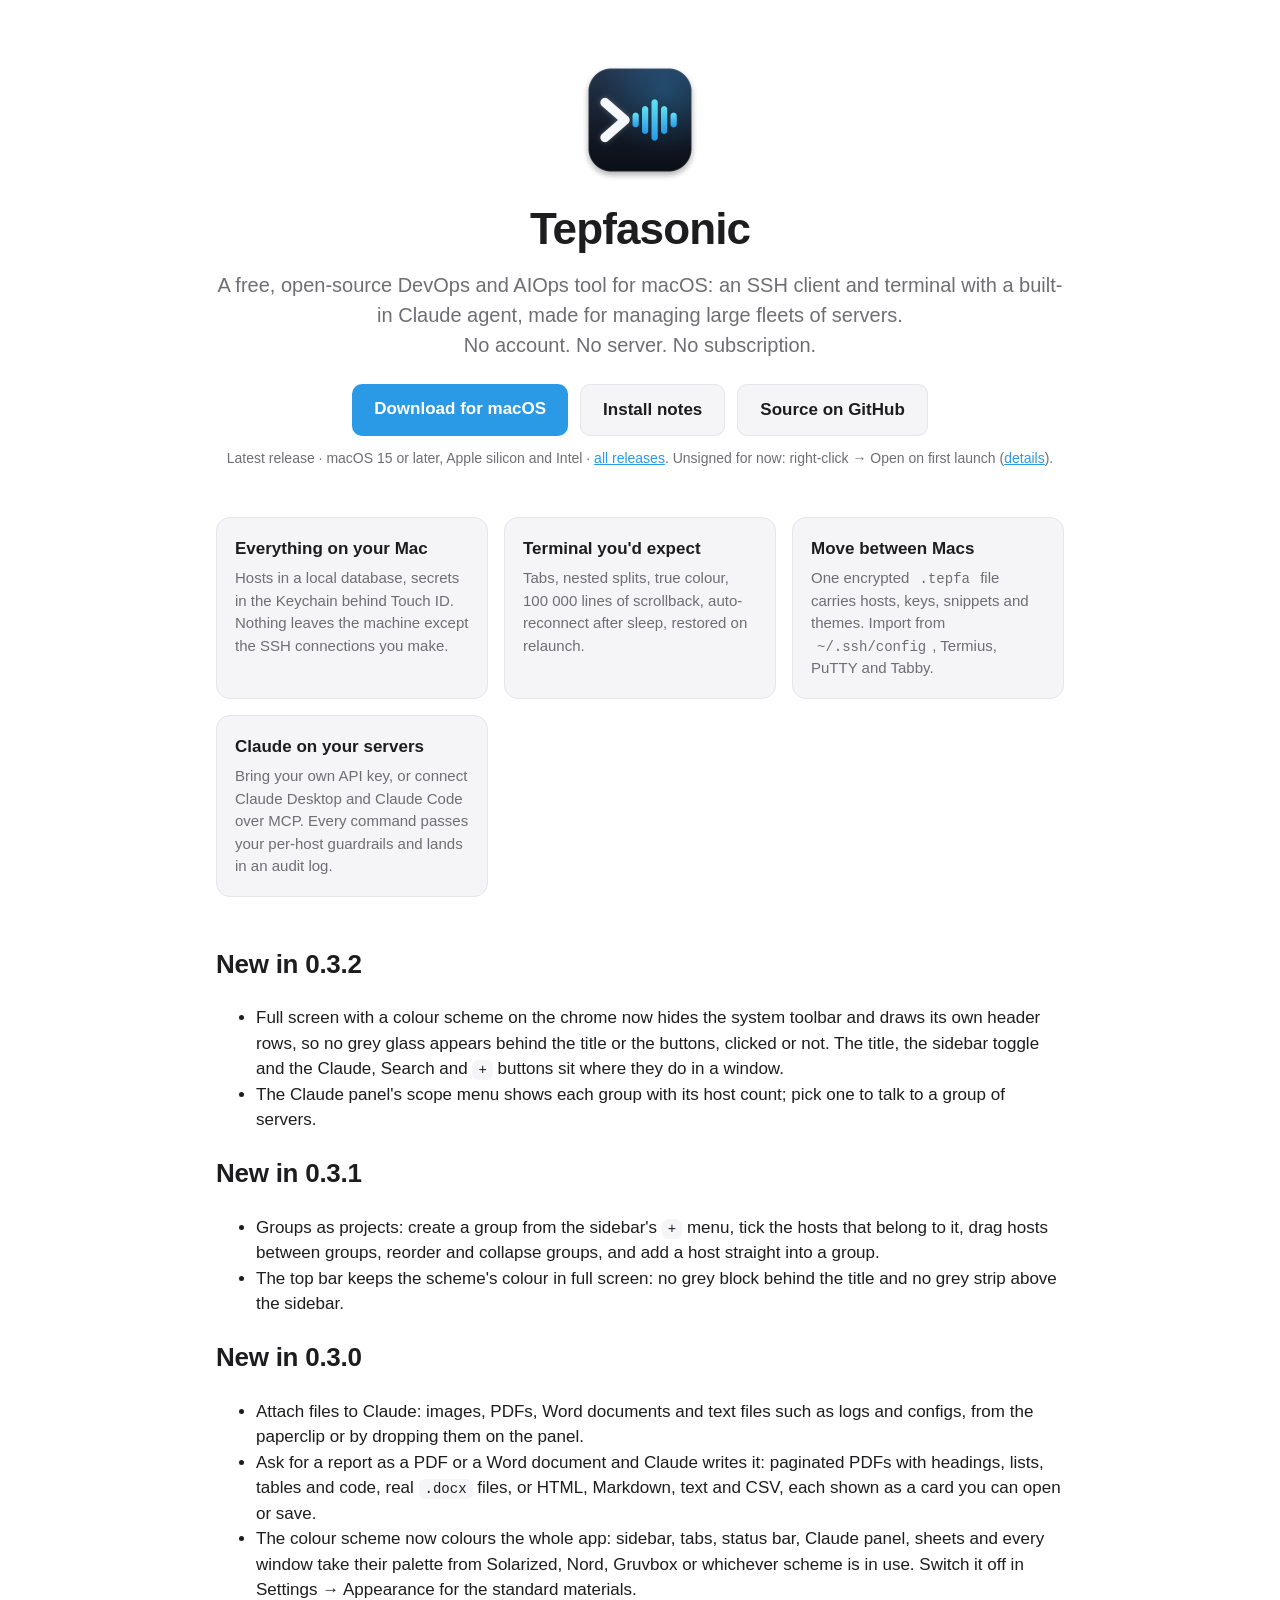
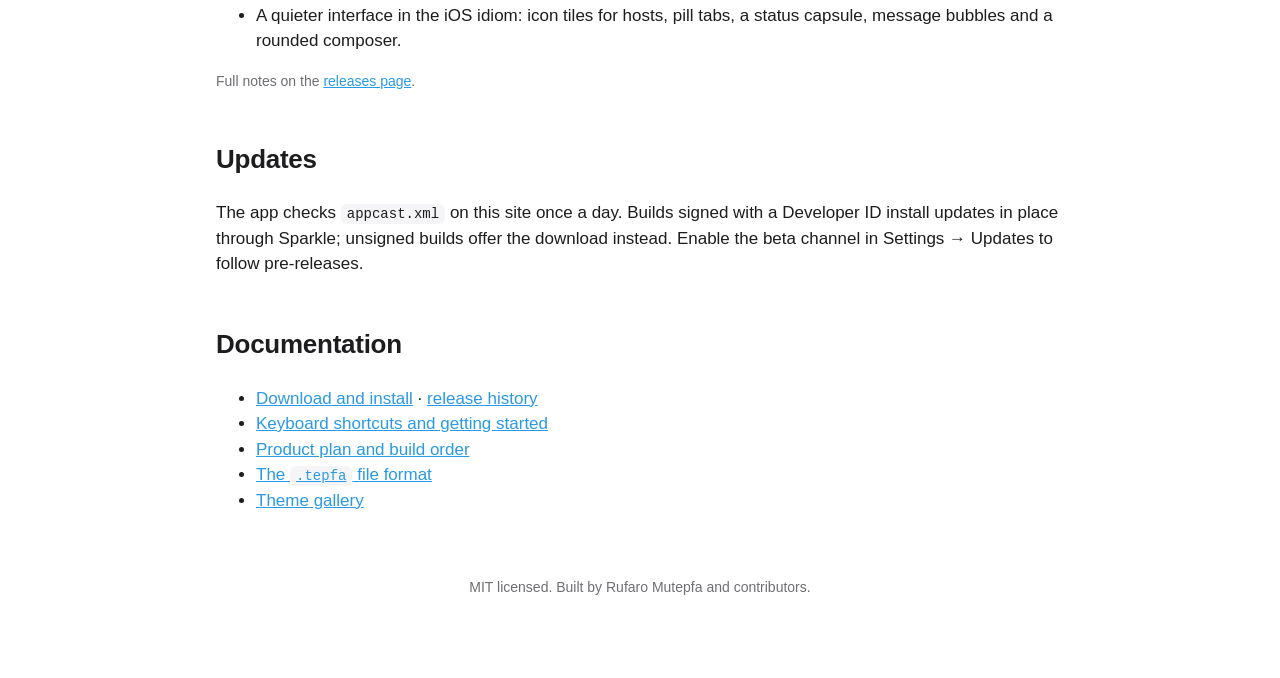
==== index.html @ 587b142c "deploy: 83e87e33c443bc2c8be8d974ce47227e7c744793" ====
<!doctype html>
<html lang="en">
<head>
  <meta charset="utf-8">
  <meta name="viewport" content="width=device-width, initial-scale=1">
  <link rel="icon" type="image/png" href="favicon.png">
  <link rel="apple-touch-icon" href="icon.png">
  <title>Tepfasonic</title>
  <meta name="description" content="A free, open-source DevOps and AIOps tool for macOS: an SSH client and terminal with a built-in Claude agent for managing large fleets of servers. No account, no server, no subscription.">
  <style>
    :root { --bg: #ffffff; --fg: #1d1d1f; --muted: #6e6e73; --accent: #2a99e6; --card: #f5f5f7; --border: #e5e5ea; }
    @media (prefers-color-scheme: dark) { :root { --bg: #111113; --fg: #f5f5f7; --muted: #a1a1a6; --card: #1c1c1e; --border: #2c2c2e; } }
    * { box-sizing: border-box; }
    body { margin: 0; background: var(--bg); color: var(--fg); font: 17px/1.5 -apple-system, BlinkMacSystemFont, "SF Pro Text", Helvetica, Arial, sans-serif; }
    main { max-width: 880px; margin: 0 auto; padding: 56px 16px 80px; }
    header { text-align: center; margin-bottom: 48px; }
    h1 { font-size: 44px; margin: 0 0 8px; letter-spacing: -0.02em; }
    .tagline { color: var(--muted); font-size: 20px; margin: 0 0 24px; }
    .appicon { width: 128px; height: 128px; margin: 0 auto 12px; display: block; }
    .actions { display: flex; gap: 12px; justify-content: center; flex-wrap: wrap; }
    .button { display: inline-block; padding: 12px 22px; border-radius: 10px; text-decoration: none; font-weight: 600; }
    .primary { background: var(--accent); color: #fff; }
    .secondary { background: var(--card); color: var(--fg); border: 1px solid var(--border); }
    .note { color: var(--muted); font-size: 14px; margin-top: 12px; }
    .grid { display: grid; grid-template-columns: repeat(auto-fit, minmax(240px, 1fr)); gap: 16px; }
    .card { background: var(--card); border: 1px solid var(--border); border-radius: 14px; padding: 18px; }
    .card h3 { margin: 0 0 6px; font-size: 17px; }
    .card p { margin: 0; color: var(--muted); font-size: 15px; }
    section { margin-top: 48px; }
    h2 { font-size: 26px; letter-spacing: -0.01em; }
    code { font: 14px ui-monospace, "SF Mono", Menlo, monospace; background: var(--card); padding: 2px 6px; border-radius: 6px; }
    pre { background: var(--card); border: 1px solid var(--border); border-radius: 10px; padding: 14px; overflow-x: auto; }
    footer { margin-top: 64px; color: var(--muted); font-size: 14px; text-align: center; }
    a { color: var(--accent); }
  </style>
</head>
<body>
<main>
  <header>
    <img class="appicon" src="icon.png" width="128" height="128" alt="">
    <h1>Tepfasonic</h1>
    <p class="tagline">A free, open-source DevOps and AIOps tool for macOS: an SSH client and terminal with a built-in Claude agent, made for managing large fleets of servers.<br>No account. No server. No subscription.</p>
    <div class="actions">
      <a class="button primary" data-download-latest href="https://github.com/Edwardrem/Tepfasonic-Client/releases/latest">Download for macOS</a>
      <a class="button secondary" href="download/">Install notes</a>
      <a class="button secondary" href="https://github.com/Edwardrem/Tepfasonic-Client">Source on GitHub</a>
    </div>
    <p class="note"><span data-latest-version>Latest release</span> · macOS 15 or later, Apple silicon and Intel · <a href="releases/">all releases</a>. Unsigned for now: right-click → Open on first launch (<a href="download/">details</a>).</p>
  </header>

  <section class="grid">
    <div class="card"><h3>Everything on your Mac</h3><p>Hosts in a local database, secrets in the Keychain behind Touch ID. Nothing leaves the machine except the SSH connections you make.</p></div>
    <div class="card"><h3>Terminal you'd expect</h3><p>Tabs, nested splits, true colour, 100 000 lines of scrollback, auto-reconnect after sleep, restored on relaunch.</p></div>
    <div class="card"><h3>Move between Macs</h3><p>One encrypted <code>.tepfa</code> file carries hosts, keys, snippets and themes. Import from <code>~/.ssh/config</code>, Termius, PuTTY and Tabby.</p></div>
    <div class="card"><h3>Claude on your servers</h3><p>Bring your own API key, or connect Claude Desktop and Claude Code over MCP. Every command passes your per-host guardrails and lands in an audit log.</p></div>
  </section>

  <section>
    <h2>New in 0.3.2</h2>
    <ul>
      <li>Full screen with a colour scheme on the chrome now hides the system toolbar and draws its own header rows, so no grey glass appears behind the title or the buttons, clicked or not. The title, the sidebar toggle and the Claude, Search and <code>+</code> buttons sit where they do in a window.</li>
      <li>The Claude panel's scope menu shows each group with its host count; pick one to talk to a group of servers.</li>
    </ul>
    <h2>New in 0.3.1</h2>
    <ul>
      <li>Groups as projects: create a group from the sidebar's <code>+</code> menu, tick the hosts that belong to it, drag hosts between groups, reorder and collapse groups, and add a host straight into a group.</li>
      <li>The top bar keeps the scheme's colour in full screen: no grey block behind the title and no grey strip above the sidebar.</li>
    </ul>
    <h2>New in 0.3.0</h2>
    <ul>
      <li>Attach files to Claude: images, PDFs, Word documents and text files such as logs and configs, from the paperclip or by dropping them on the panel.</li>
      <li>Ask for a report as a PDF or a Word document and Claude writes it: paginated PDFs with headings, lists, tables and code, real <code>.docx</code> files, or HTML, Markdown, text and CSV, each shown as a card you can open or save.</li>
      <li>The colour scheme now colours the whole app: sidebar, tabs, status bar, Claude panel, sheets and every window take their palette from Solarized, Nord, Gruvbox or whichever scheme is in use. Switch it off in Settings → Appearance for the standard materials.</li>
      <li>A quieter interface in the iOS idiom: icon tiles for hosts, pill tabs, a status capsule, message bubbles and a rounded composer.</li>
    </ul>
    <p class="note">Full notes on the <a href="releases/">releases page</a>.</p>
  </section>

  <section>
    <h2>Updates</h2>
    <p>The app checks <code>appcast.xml</code> on this site once a day. Builds signed with a Developer ID install updates in place through Sparkle; unsigned builds offer the download instead. Enable the beta channel in Settings → Updates to follow pre-releases.</p>
  </section>

  <section>
    <h2>Documentation</h2>
    <ul>
      <li><a href="download/">Download and install</a> · <a href="releases/">release history</a></li>
      <li><a href="docs/">Keyboard shortcuts and getting started</a></li>
      <li><a href="docs/PLAN.md">Product plan and build order</a></li>
      <li><a href="schema/">The <code>.tepfa</code> file format</a></li>
      <li><a href="themes/">Theme gallery</a></li>
    </ul>
  </section>

  <footer>MIT licensed. Built by Rufaro Mutepfa and contributors.</footer>
</main>
<script src="site.js"></script>
</body>
</html>
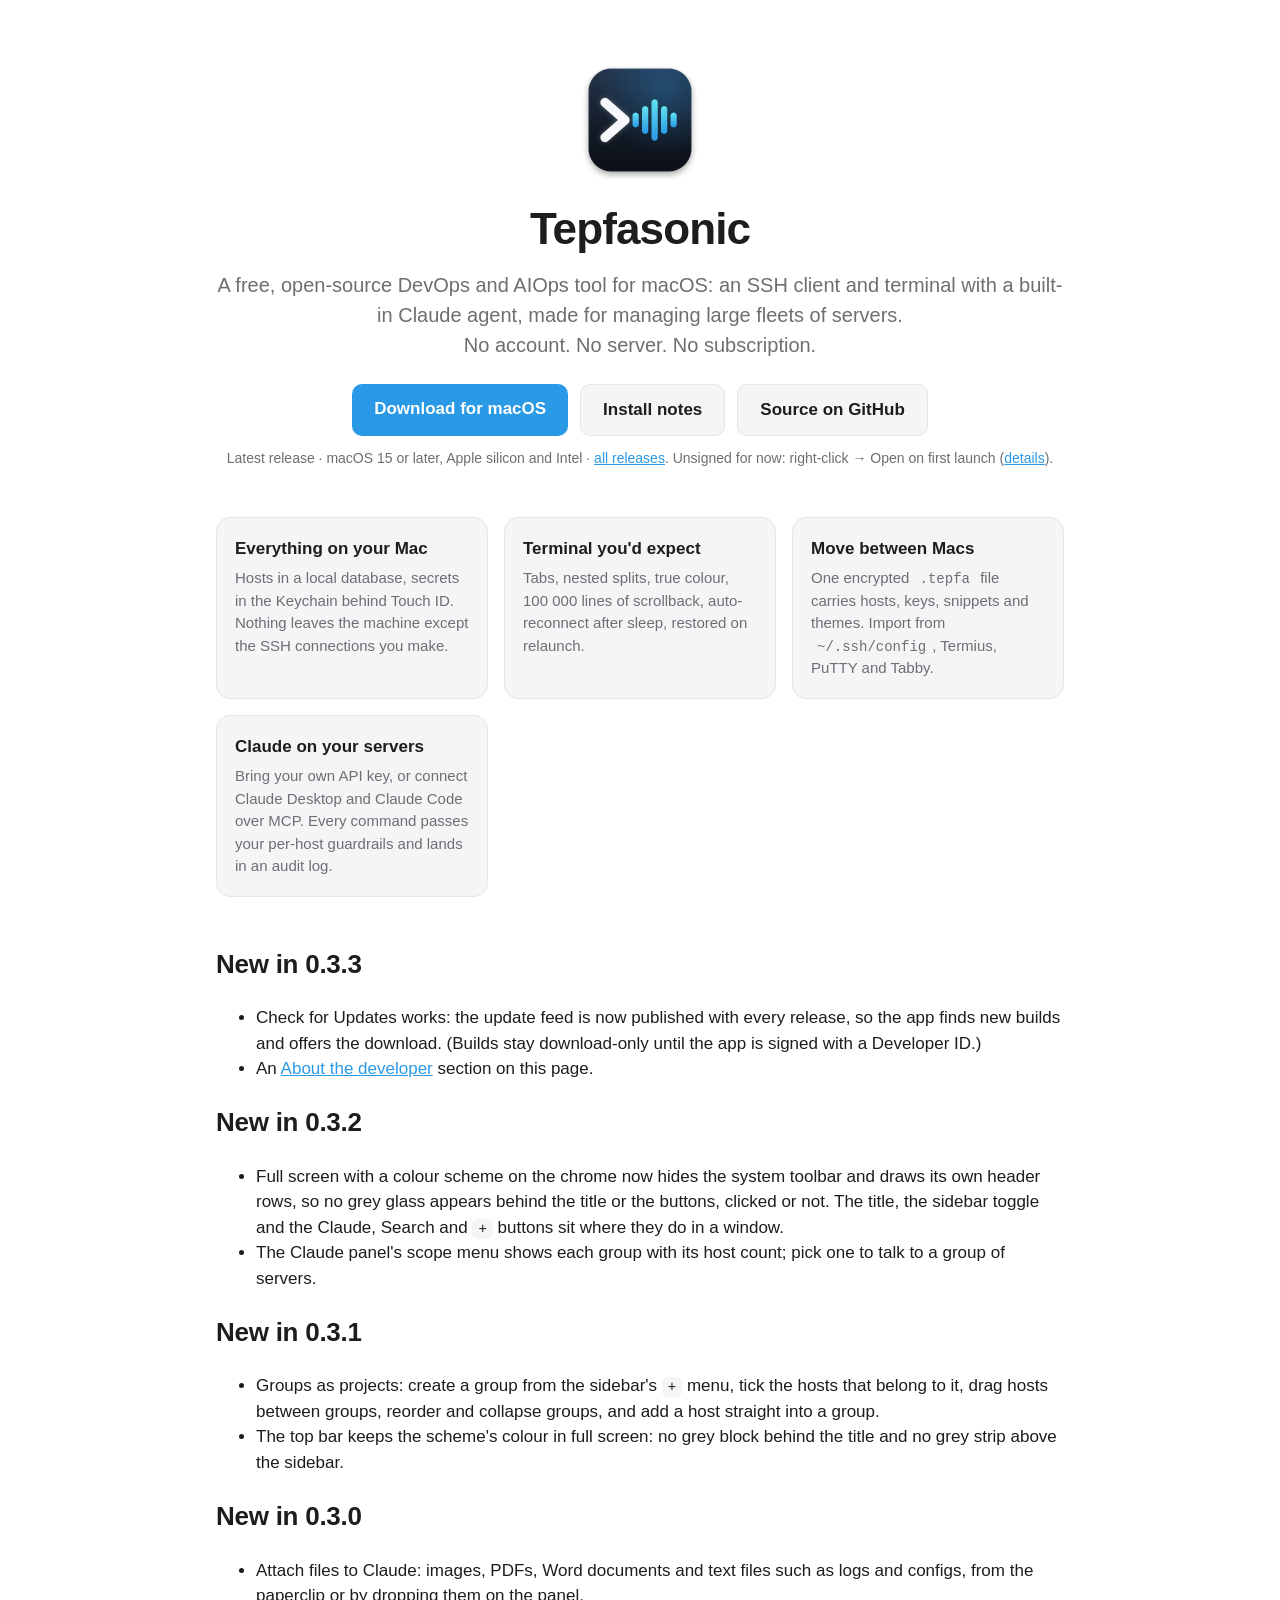
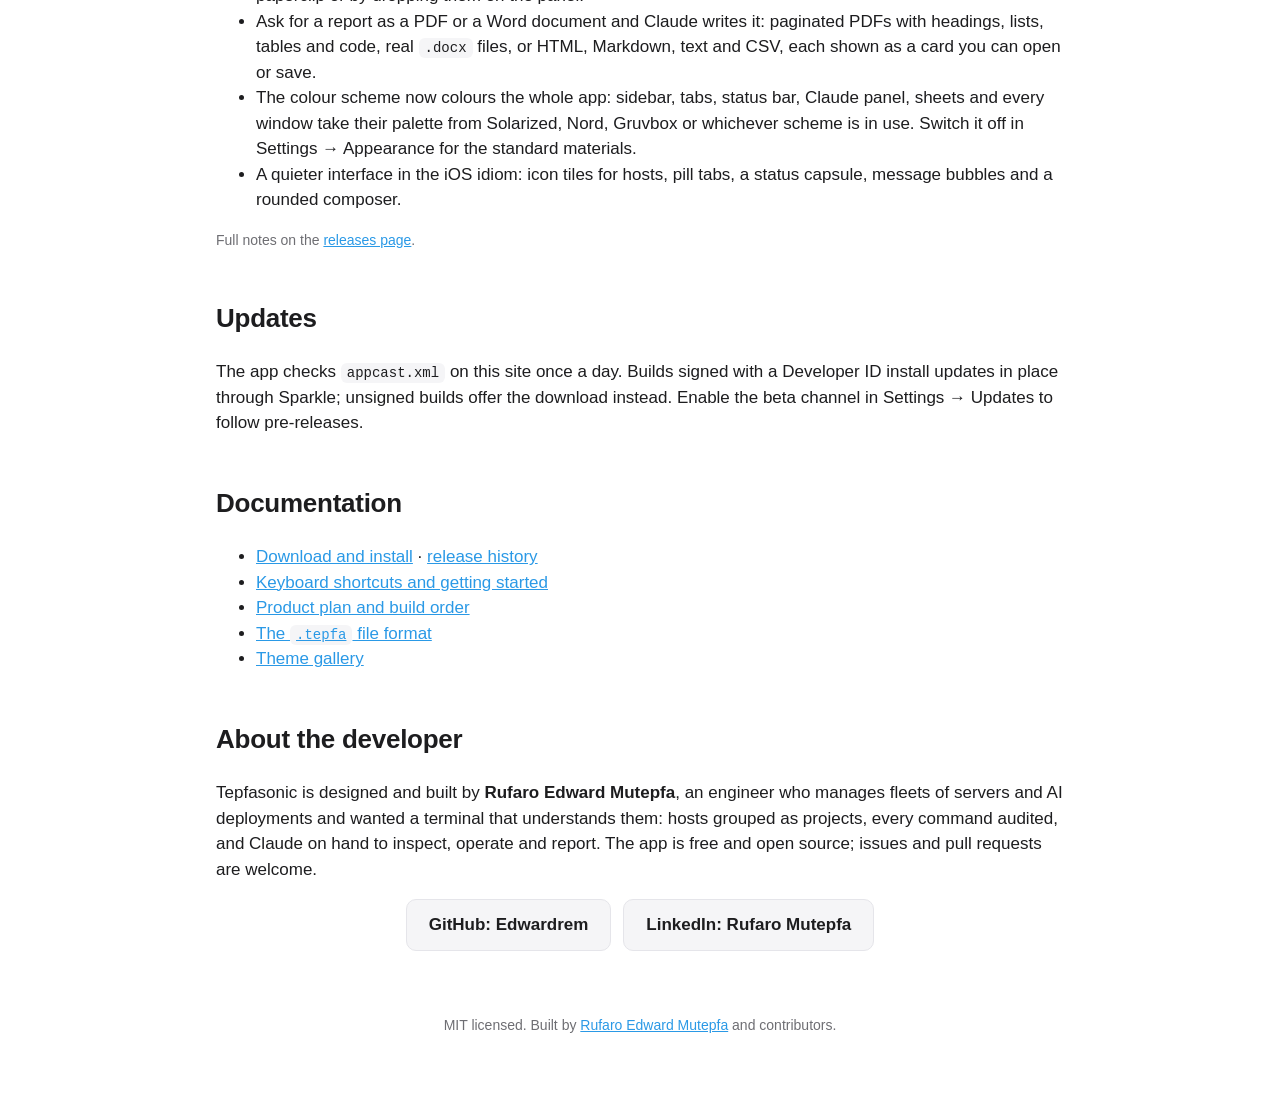
==== commit c587b9ce: "deploy: bfb60b045208186d97f6ce3443235d04445aa066" ====
--- a/index.html
+++ b/index.html
@@ -56,6 +56,11 @@
   </section>
 
   <section>
+    <h2>New in 0.3.3</h2>
+    <ul>
+      <li>Check for Updates works: the update feed is now published with every release, so the app finds new builds and offers the download. (Builds stay download-only until the app is signed with a Developer ID.)</li>
+      <li>An <a href="#developer">About the developer</a> section on this page.</li>
+    </ul>
     <h2>New in 0.3.2</h2>
     <ul>
       <li>Full screen with a colour scheme on the chrome now hides the system toolbar and draws its own header rows, so no grey glass appears behind the title or the buttons, clicked or not. The title, the sidebar toggle and the Claude, Search and <code>+</code> buttons sit where they do in a window.</li>
@@ -92,7 +97,13 @@
     </ul>
   </section>
 
-  <footer>MIT licensed. Built by Rufaro Mutepfa and contributors.</footer>
+  <section id="developer">
+    <h2>About the developer</h2>
+    <p>Tepfasonic is designed and built by <strong>Rufaro Edward Mutepfa</strong>, an engineer who manages fleets of servers and AI deployments and wanted a terminal that understands them: hosts grouped as projects, every command audited, and Claude on hand to inspect, operate and report. The app is free and open source; issues and pull requests are welcome.</p>
+    <p class="actions"><a class="button secondary" href="https://github.com/Edwardrem">GitHub: Edwardrem</a> <a class="button secondary" href="https://www.linkedin.com/in/rufaro-mutepfa-0a64b810a/">LinkedIn: Rufaro Mutepfa</a></p>
+  </section>
+
+  <footer>MIT licensed. Built by <a href="#developer">Rufaro Edward Mutepfa</a> and contributors.</footer>
 </main>
 <script src="site.js"></script>
 </body>
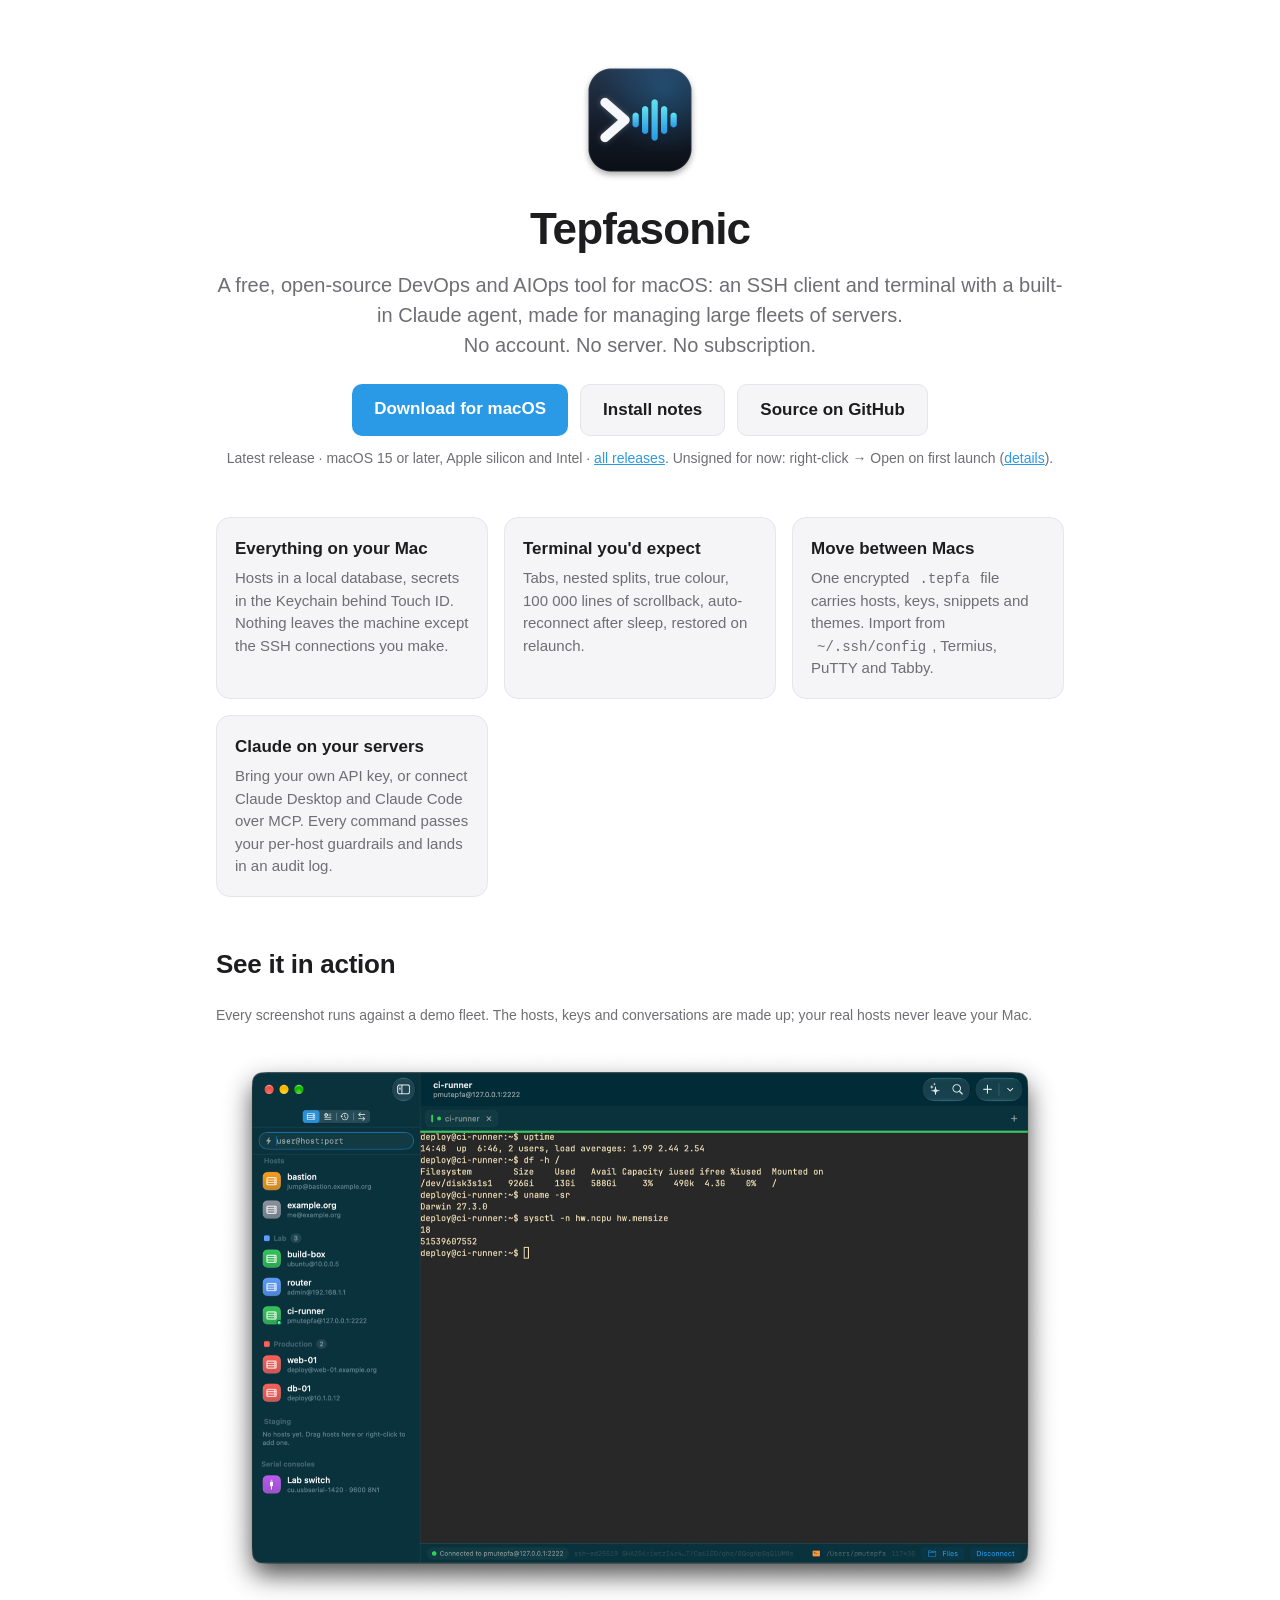
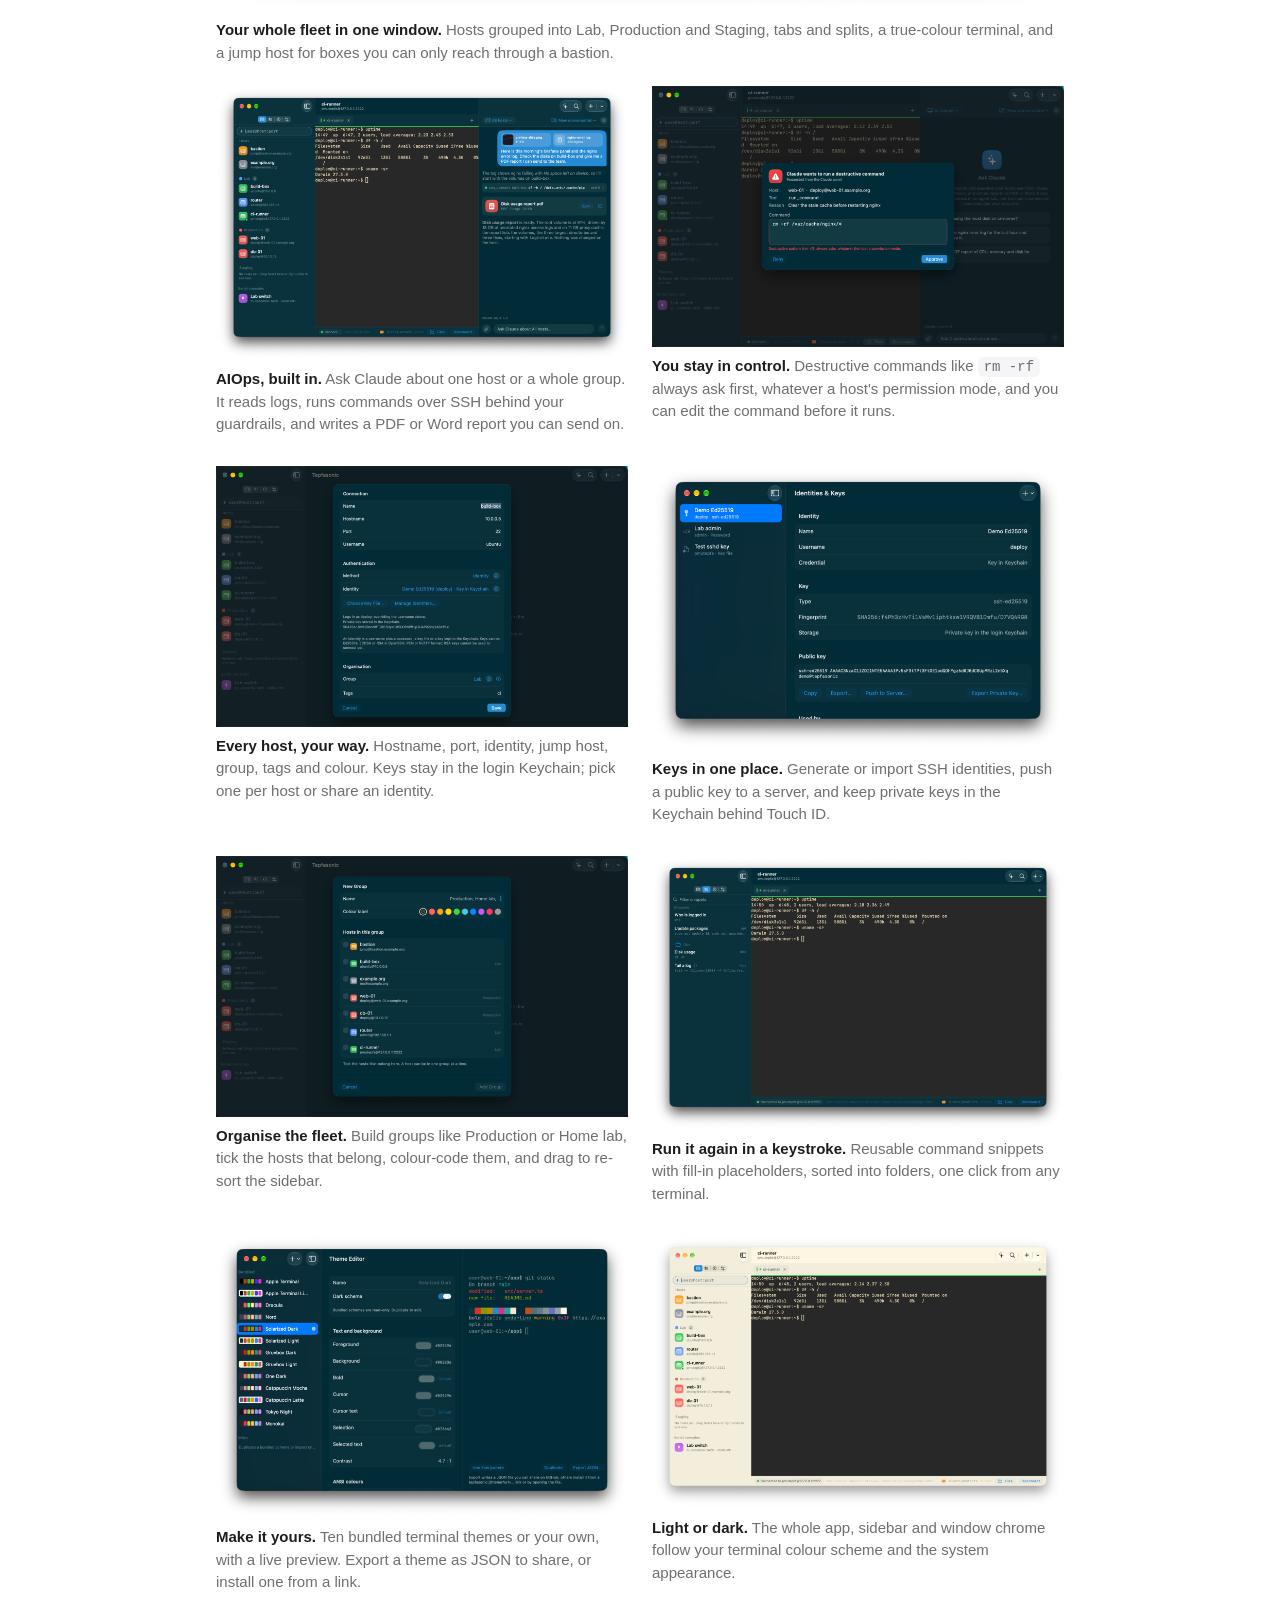
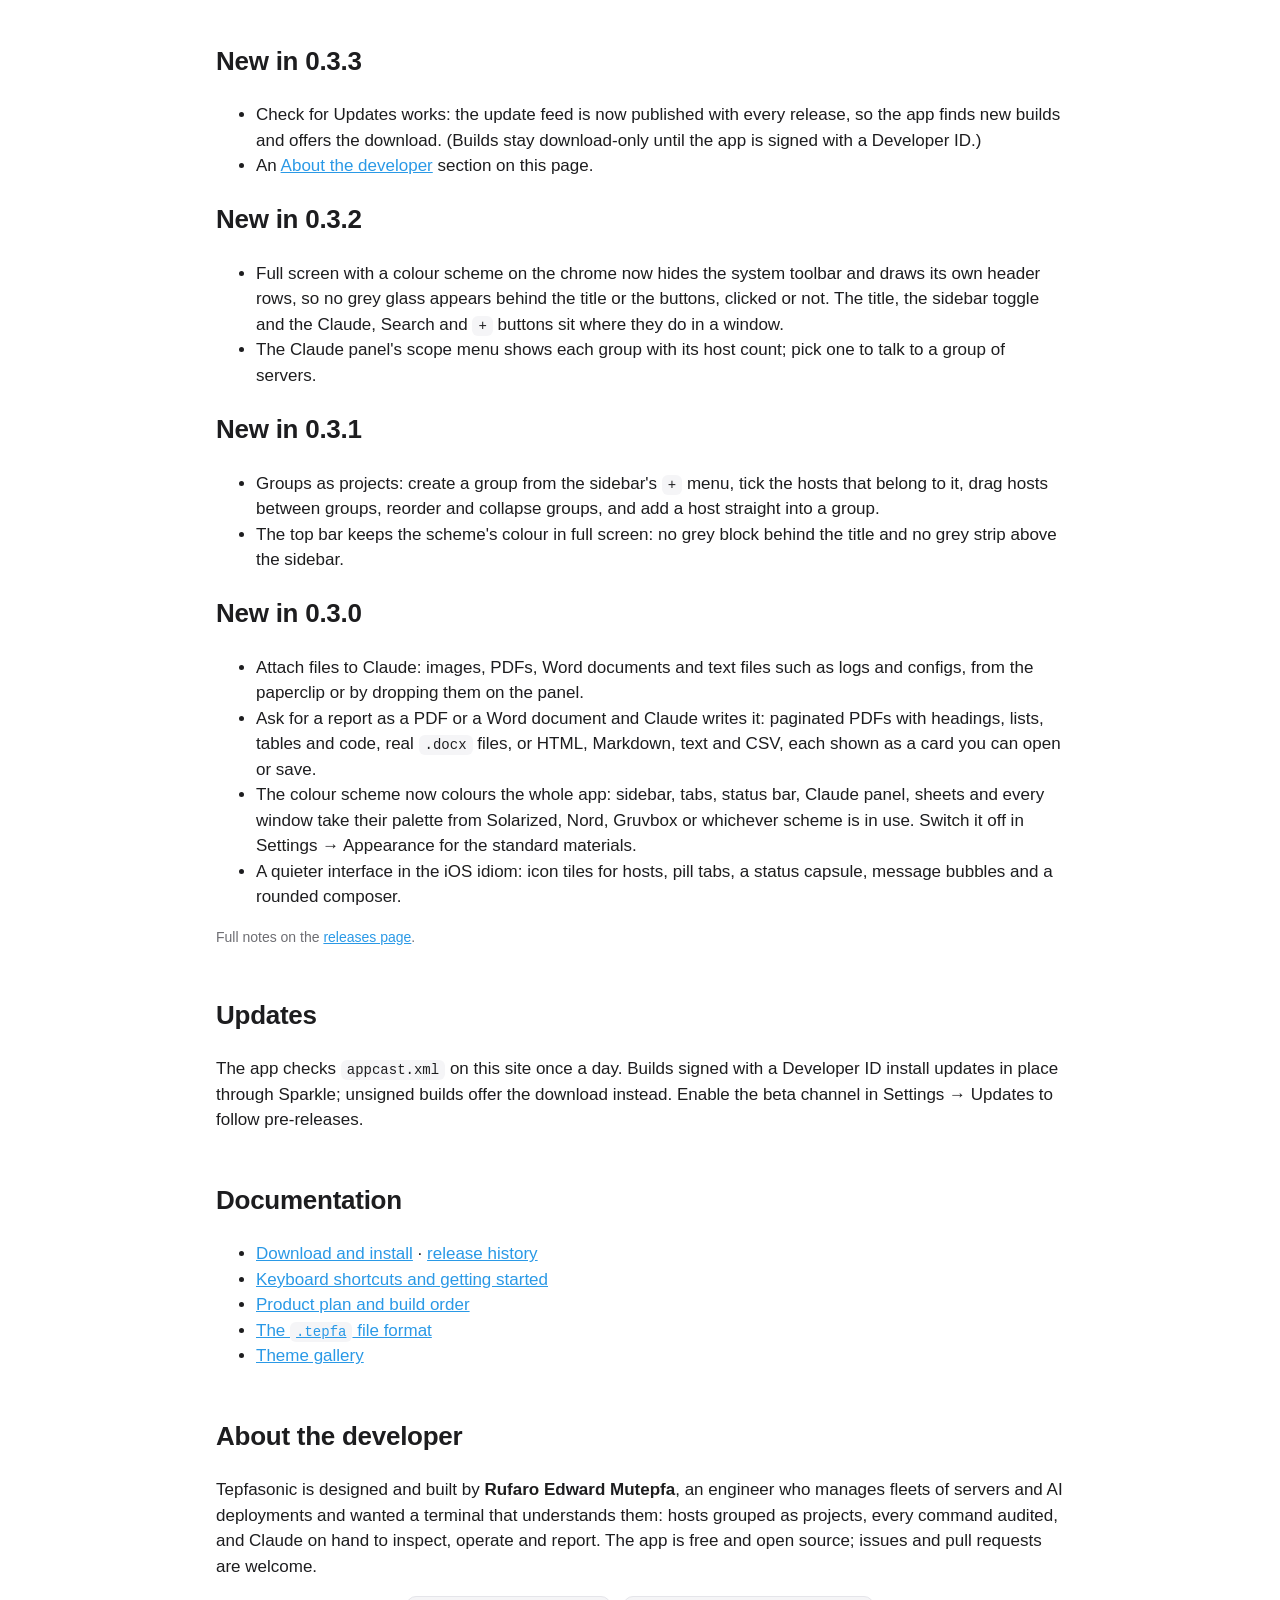
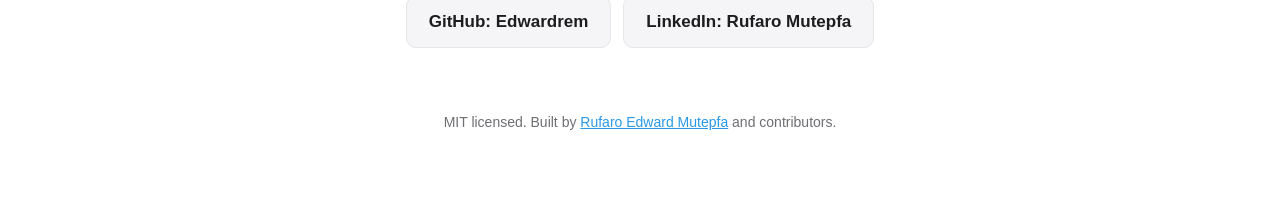
==== commit d85fdfd8: "deploy: ace544fe5afb890ea82cee5983c0fe2c521ef6e9" ====
--- a/index.html
+++ b/index.html
@@ -26,6 +26,12 @@
     .card { background: var(--card); border: 1px solid var(--border); border-radius: 14px; padding: 18px; }
     .card h3 { margin: 0 0 6px; font-size: 17px; }
     .card p { margin: 0; color: var(--muted); font-size: 15px; }
+    .shots { display: grid; grid-template-columns: repeat(auto-fit, minmax(300px, 1fr)); gap: 30px 24px; margin-top: 22px; }
+    .shots.lead { grid-template-columns: 1fr; }
+    .shots figure { margin: 0; }
+    .shots img { width: 100%; height: auto; display: block; }
+    .shots figcaption { color: var(--muted); font-size: 15px; margin-top: 8px; }
+    .shots figcaption b { color: var(--fg); font-weight: 600; }
     section { margin-top: 48px; }
     h2 { font-size: 26px; letter-spacing: -0.01em; }
     code { font: 14px ui-monospace, "SF Mono", Menlo, monospace; background: var(--card); padding: 2px 6px; border-radius: 6px; }
@@ -53,6 +59,51 @@
     <div class="card"><h3>Terminal you'd expect</h3><p>Tabs, nested splits, true colour, 100 000 lines of scrollback, auto-reconnect after sleep, restored on relaunch.</p></div>
     <div class="card"><h3>Move between Macs</h3><p>One encrypted <code>.tepfa</code> file carries hosts, keys, snippets and themes. Import from <code>~/.ssh/config</code>, Termius, PuTTY and Tabby.</p></div>
     <div class="card"><h3>Claude on your servers</h3><p>Bring your own API key, or connect Claude Desktop and Claude Code over MCP. Every command passes your per-host guardrails and lands in an audit log.</p></div>
+  </section>
+
+  <section id="screenshots">
+    <h2>See it in action</h2>
+    <p class="note">Every screenshot runs against a demo fleet. The hosts, keys and conversations are made up; your real hosts never leave your Mac.</p>
+    <div class="shots lead">
+      <figure>
+        <img src="screenshots/fleet-terminal.png" width="1600" height="1063" alt="Tepfasonic terminal connected to a demo host, with a grouped host sidebar on the left" loading="lazy">
+        <figcaption><b>Your whole fleet in one window.</b> Hosts grouped into Lab, Production and Staging, tabs and splits, a true-colour terminal, and a jump host for boxes you can only reach through a bastion.</figcaption>
+      </figure>
+    </div>
+    <div class="shots">
+      <figure>
+        <img src="screenshots/claude-panel.png" width="1600" height="1063" alt="The Claude panel summarising disk usage and producing a PDF report" loading="lazy">
+        <figcaption><b>AIOps, built in.</b> Ask Claude about one host or a whole group. It reads logs, runs commands over SSH behind your guardrails, and writes a PDF or Word report you can send on.</figcaption>
+      </figure>
+      <figure>
+        <img src="screenshots/command-approval.png" width="1600" height="1013" alt="An approval sheet asking before running rm -rf on a host" loading="lazy">
+        <figcaption><b>You stay in control.</b> Destructive commands like <code>rm -rf</code> always ask first, whatever a host's permission mode, and you can edit the command before it runs.</figcaption>
+      </figure>
+      <figure>
+        <img src="screenshots/host-editor.png" width="1600" height="1013" alt="The host editor showing connection, authentication and grouping fields" loading="lazy">
+        <figcaption><b>Every host, your way.</b> Hostname, port, identity, jump host, group, tags and colour. Keys stay in the login Keychain; pick one per host or share an identity.</figcaption>
+      </figure>
+      <figure>
+        <img src="screenshots/identities.png" width="1600" height="1106" alt="The Identities and Keys window listing SSH identities" loading="lazy">
+        <figcaption><b>Keys in one place.</b> Generate or import SSH identities, push a public key to a server, and keep private keys in the Keychain behind Touch ID.</figcaption>
+      </figure>
+      <figure>
+        <img src="screenshots/groups.png" width="1600" height="1013" alt="The New Group sheet with a checklist of hosts to include" loading="lazy">
+        <figcaption><b>Organise the fleet.</b> Build groups like Production or Home lab, tick the hosts that belong, colour-code them, and drag to re-sort the sidebar.</figcaption>
+      </figure>
+      <figure>
+        <img src="screenshots/snippets.png" width="1600" height="1063" alt="The snippets sidebar with reusable commands and placeholders" loading="lazy">
+        <figcaption><b>Run it again in a keystroke.</b> Reusable command snippets with fill-in placeholders, sorted into folders, one click from any terminal.</figcaption>
+      </figure>
+      <figure>
+        <img src="screenshots/theme-editor.png" width="1600" height="1099" alt="The Theme Editor with bundled schemes and a live terminal preview" loading="lazy">
+        <figcaption><b>Make it yours.</b> Ten bundled terminal themes or your own, with a live preview. Export a theme as JSON to share, or install one from a link.</figcaption>
+      </figure>
+      <figure>
+        <img src="screenshots/light-mode.png" width="1600" height="1063" alt="Tepfasonic in light appearance" loading="lazy">
+        <figcaption><b>Light or dark.</b> The whole app, sidebar and window chrome follow your terminal colour scheme and the system appearance.</figcaption>
+      </figure>
+    </div>
   </section>
 
   <section>
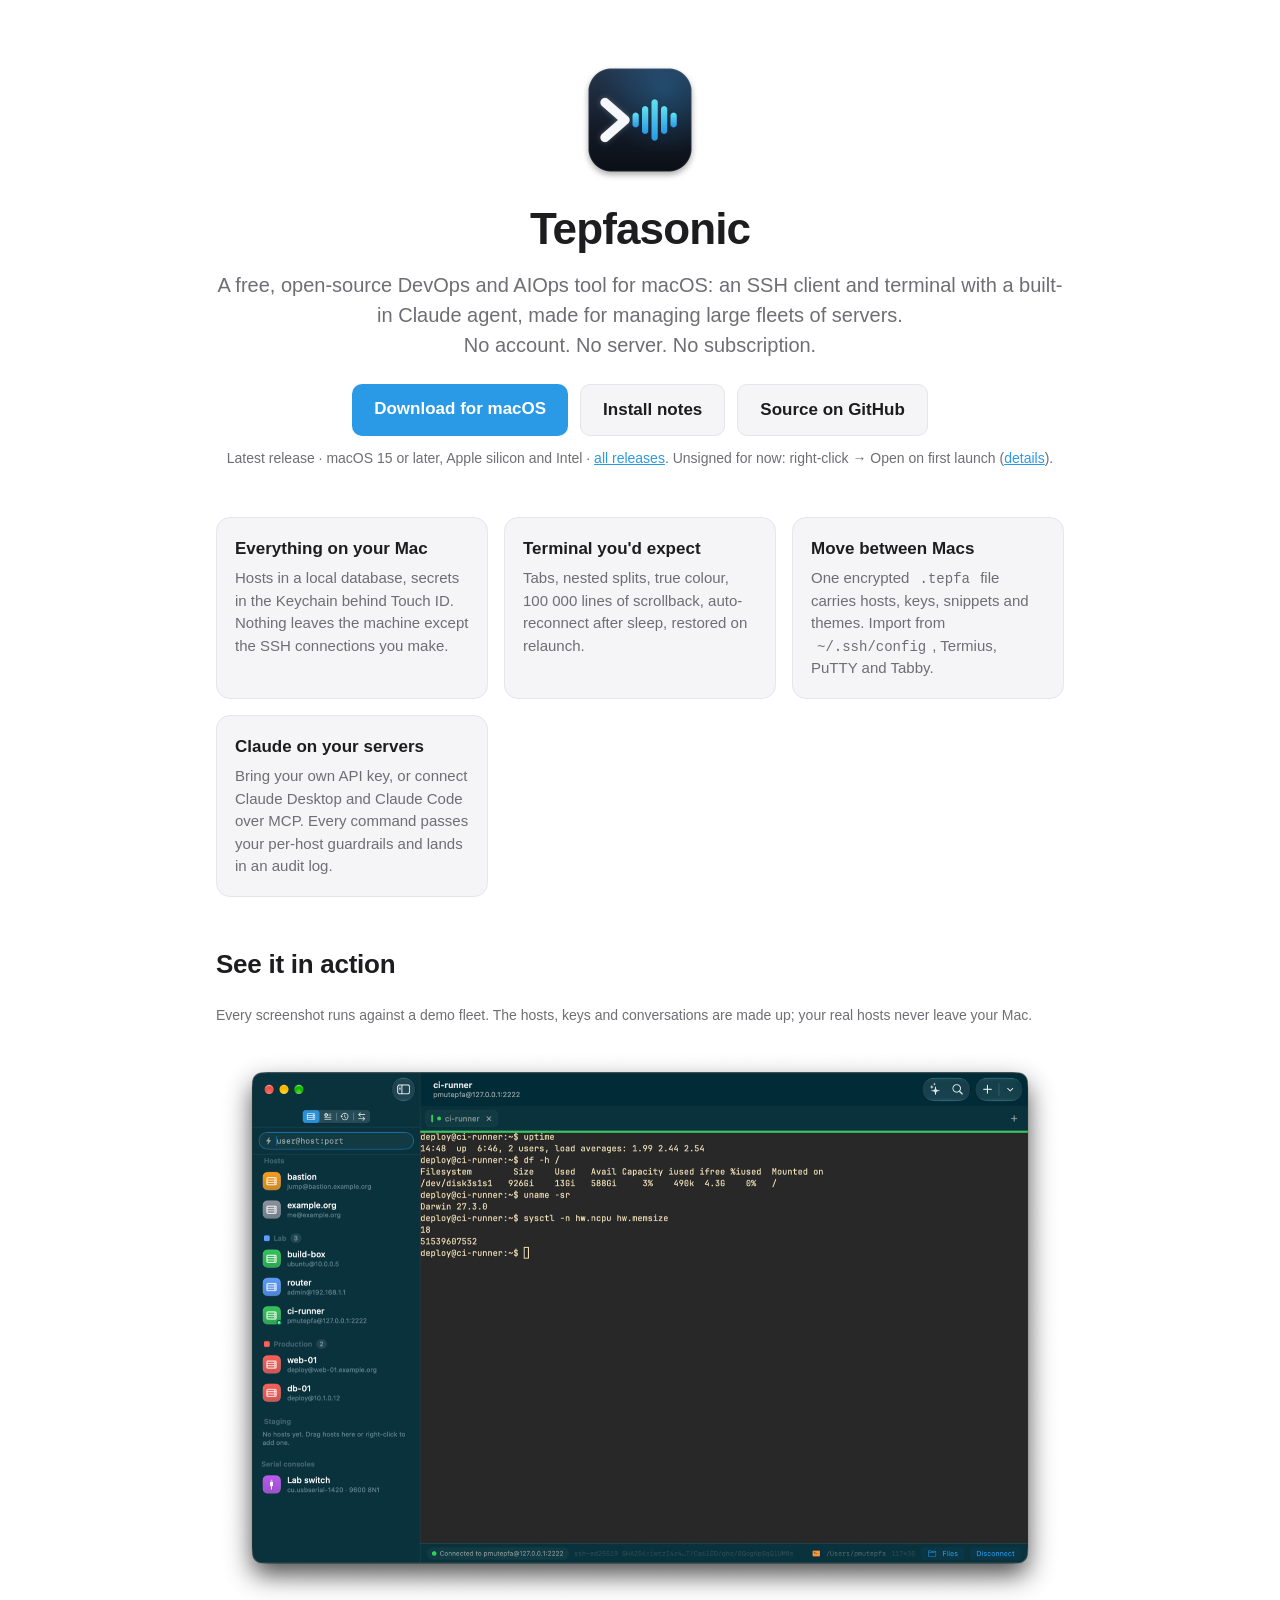
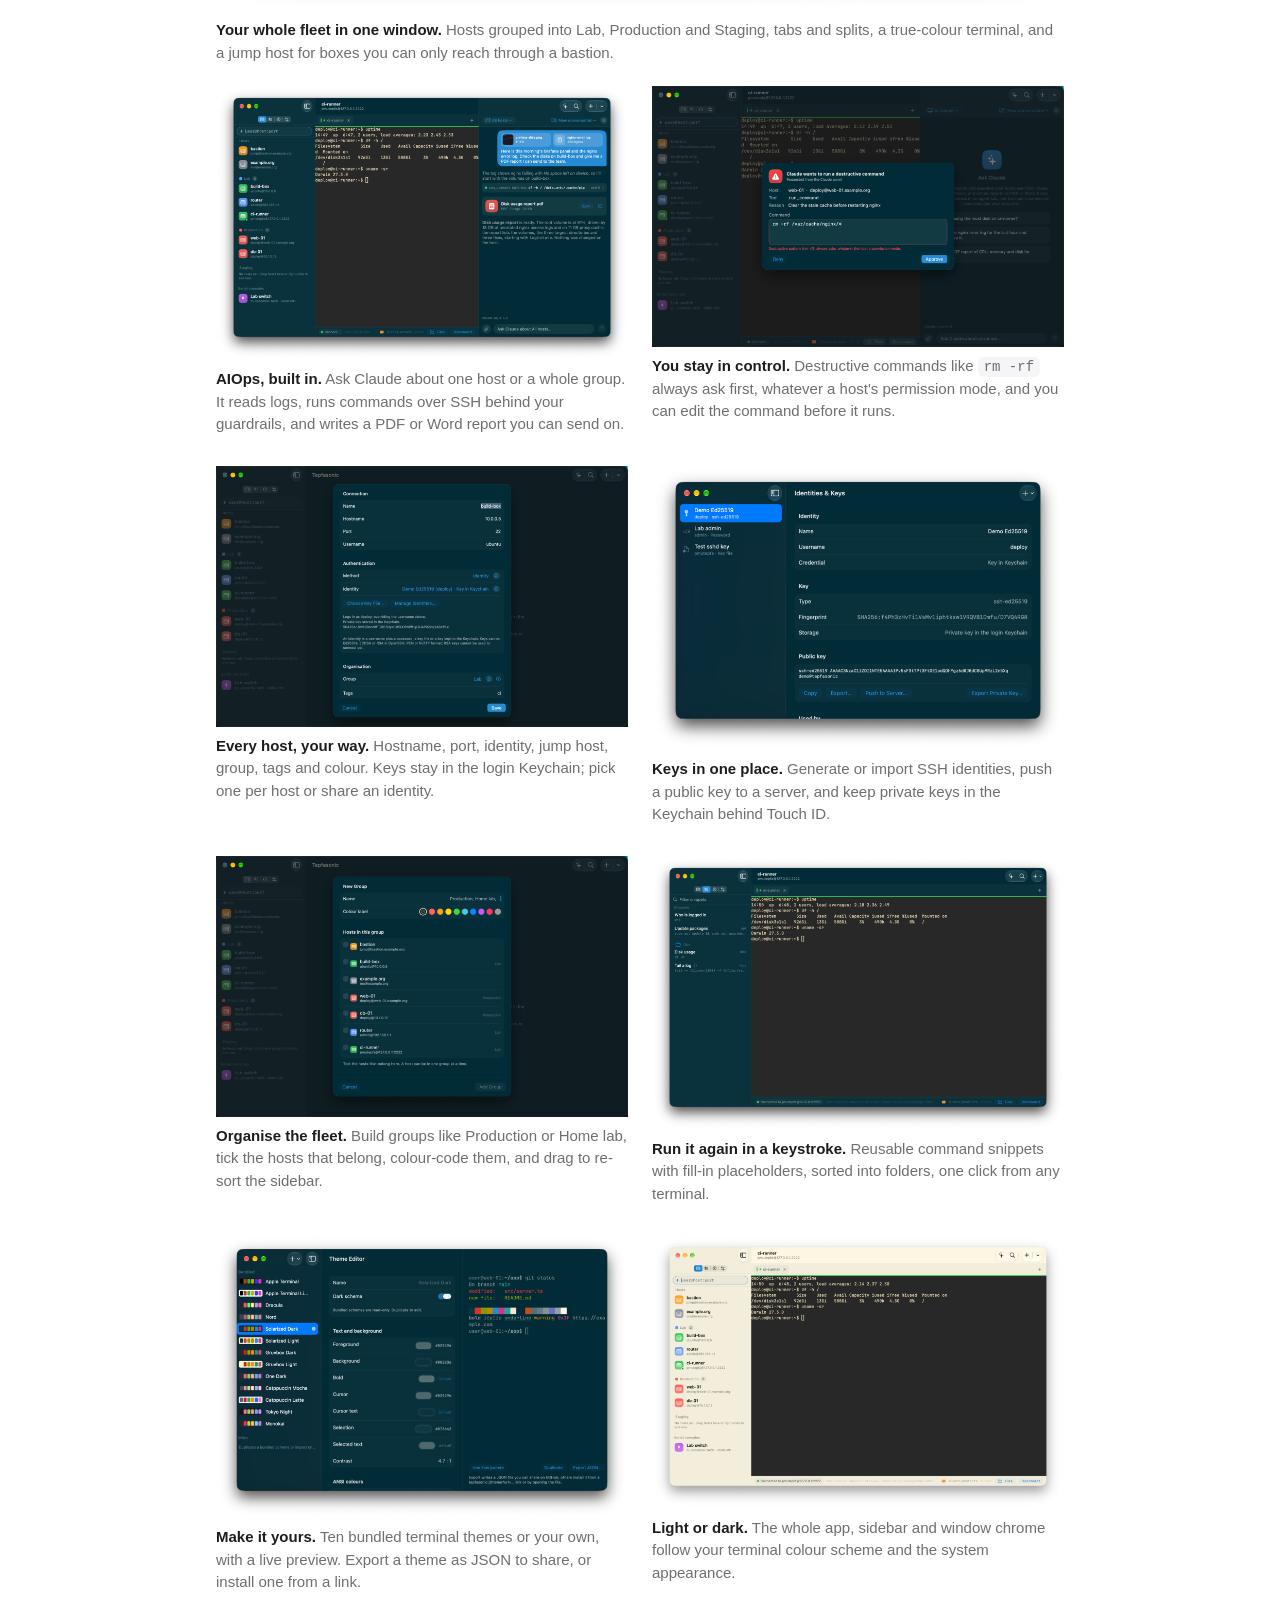
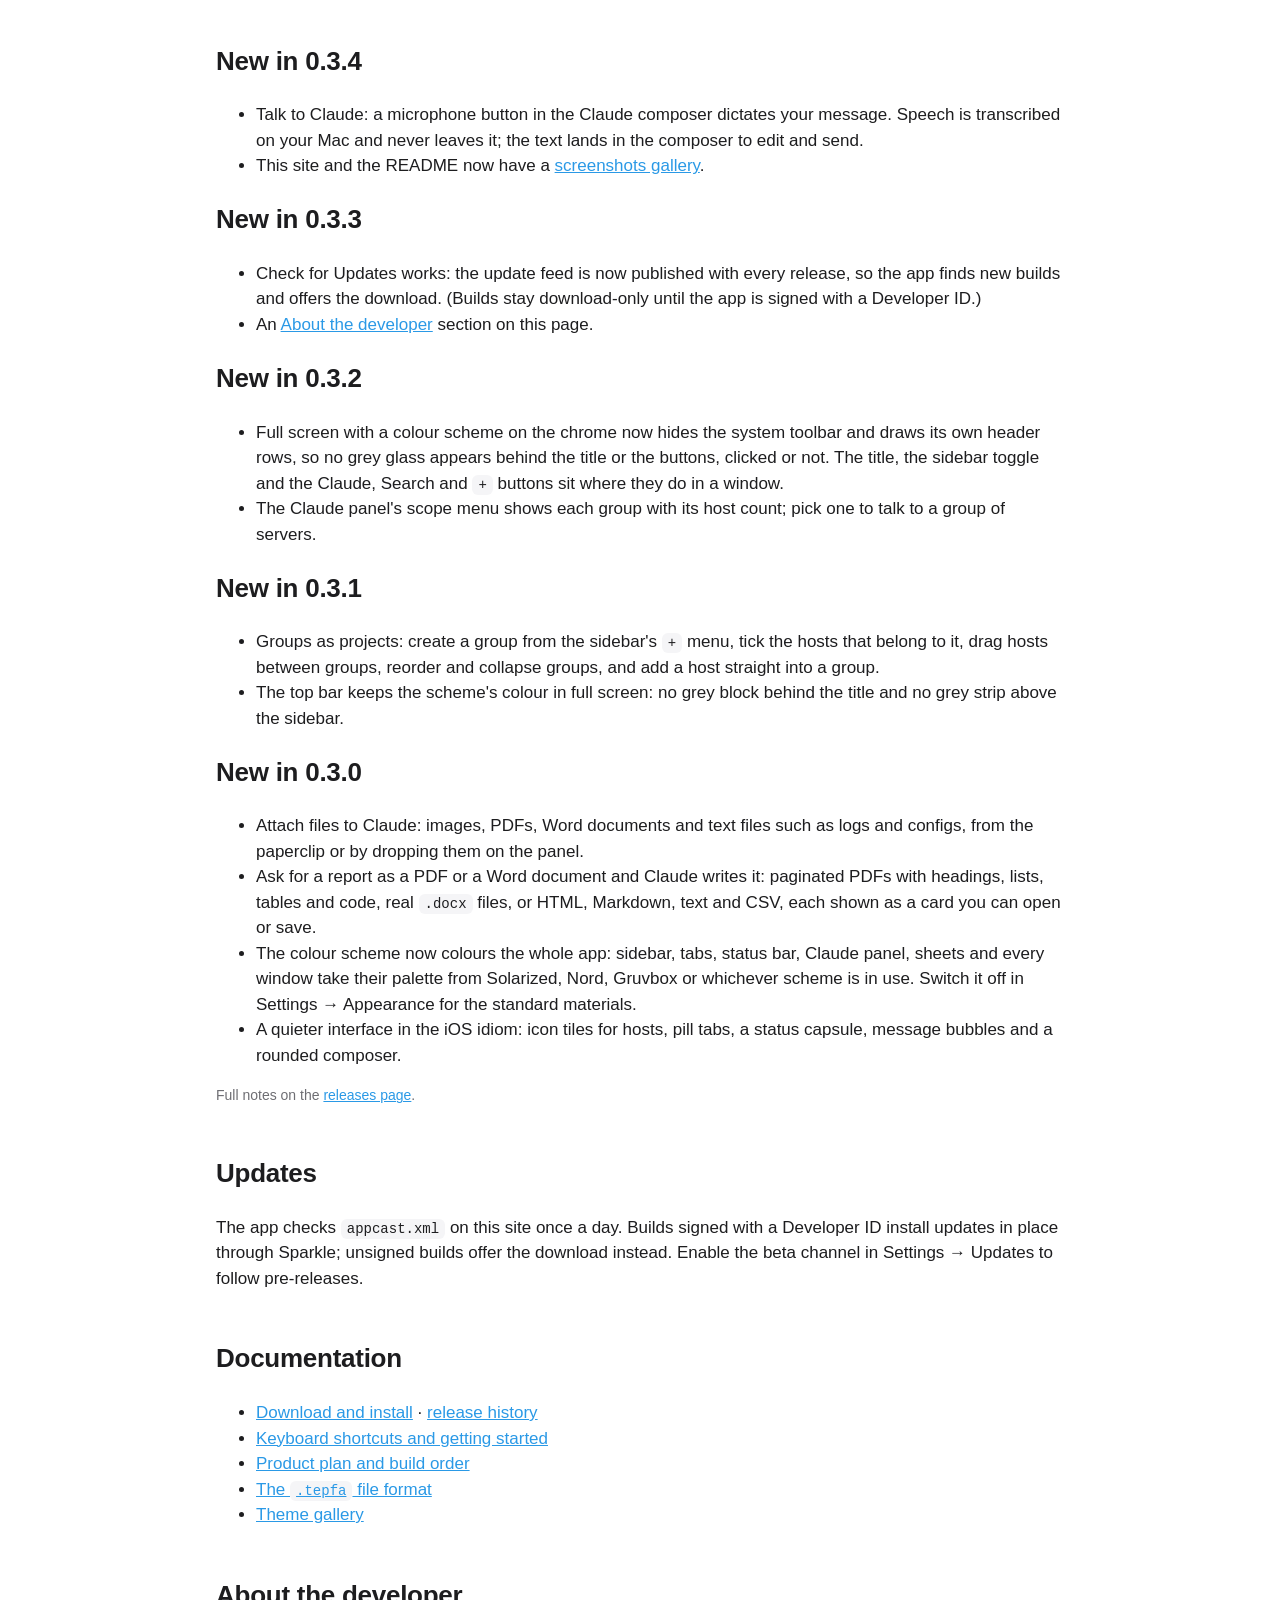
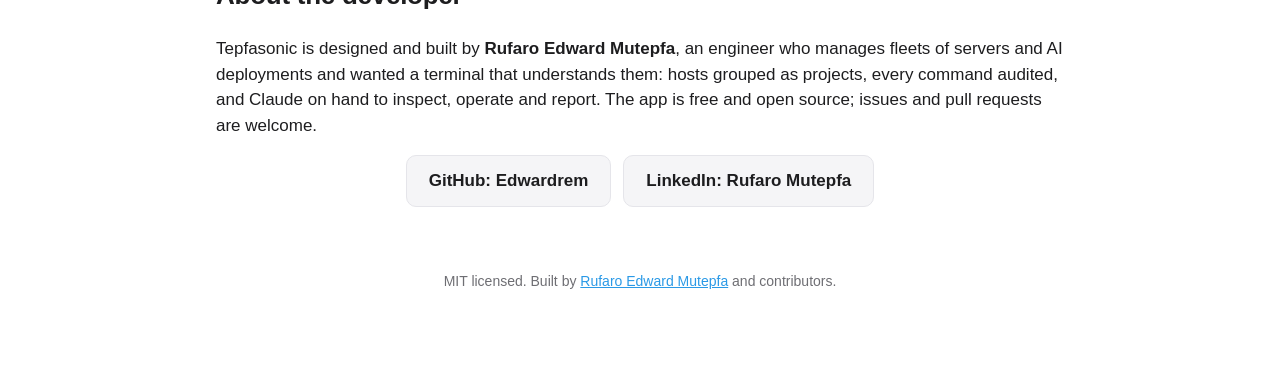
==== commit 34285e43: "deploy: 67fe26f3e1db5ff3fadf97d2ad9c5e6a1d014f31" ====
--- a/index.html
+++ b/index.html
@@ -107,6 +107,11 @@
   </section>
 
   <section>
+    <h2>New in 0.3.4</h2>
+    <ul>
+      <li>Talk to Claude: a microphone button in the Claude composer dictates your message. Speech is transcribed on your Mac and never leaves it; the text lands in the composer to edit and send.</li>
+      <li>This site and the README now have a <a href="#screenshots">screenshots gallery</a>.</li>
+    </ul>
     <h2>New in 0.3.3</h2>
     <ul>
       <li>Check for Updates works: the update feed is now published with every release, so the app finds new builds and offers the download. (Builds stay download-only until the app is signed with a Developer ID.)</li>
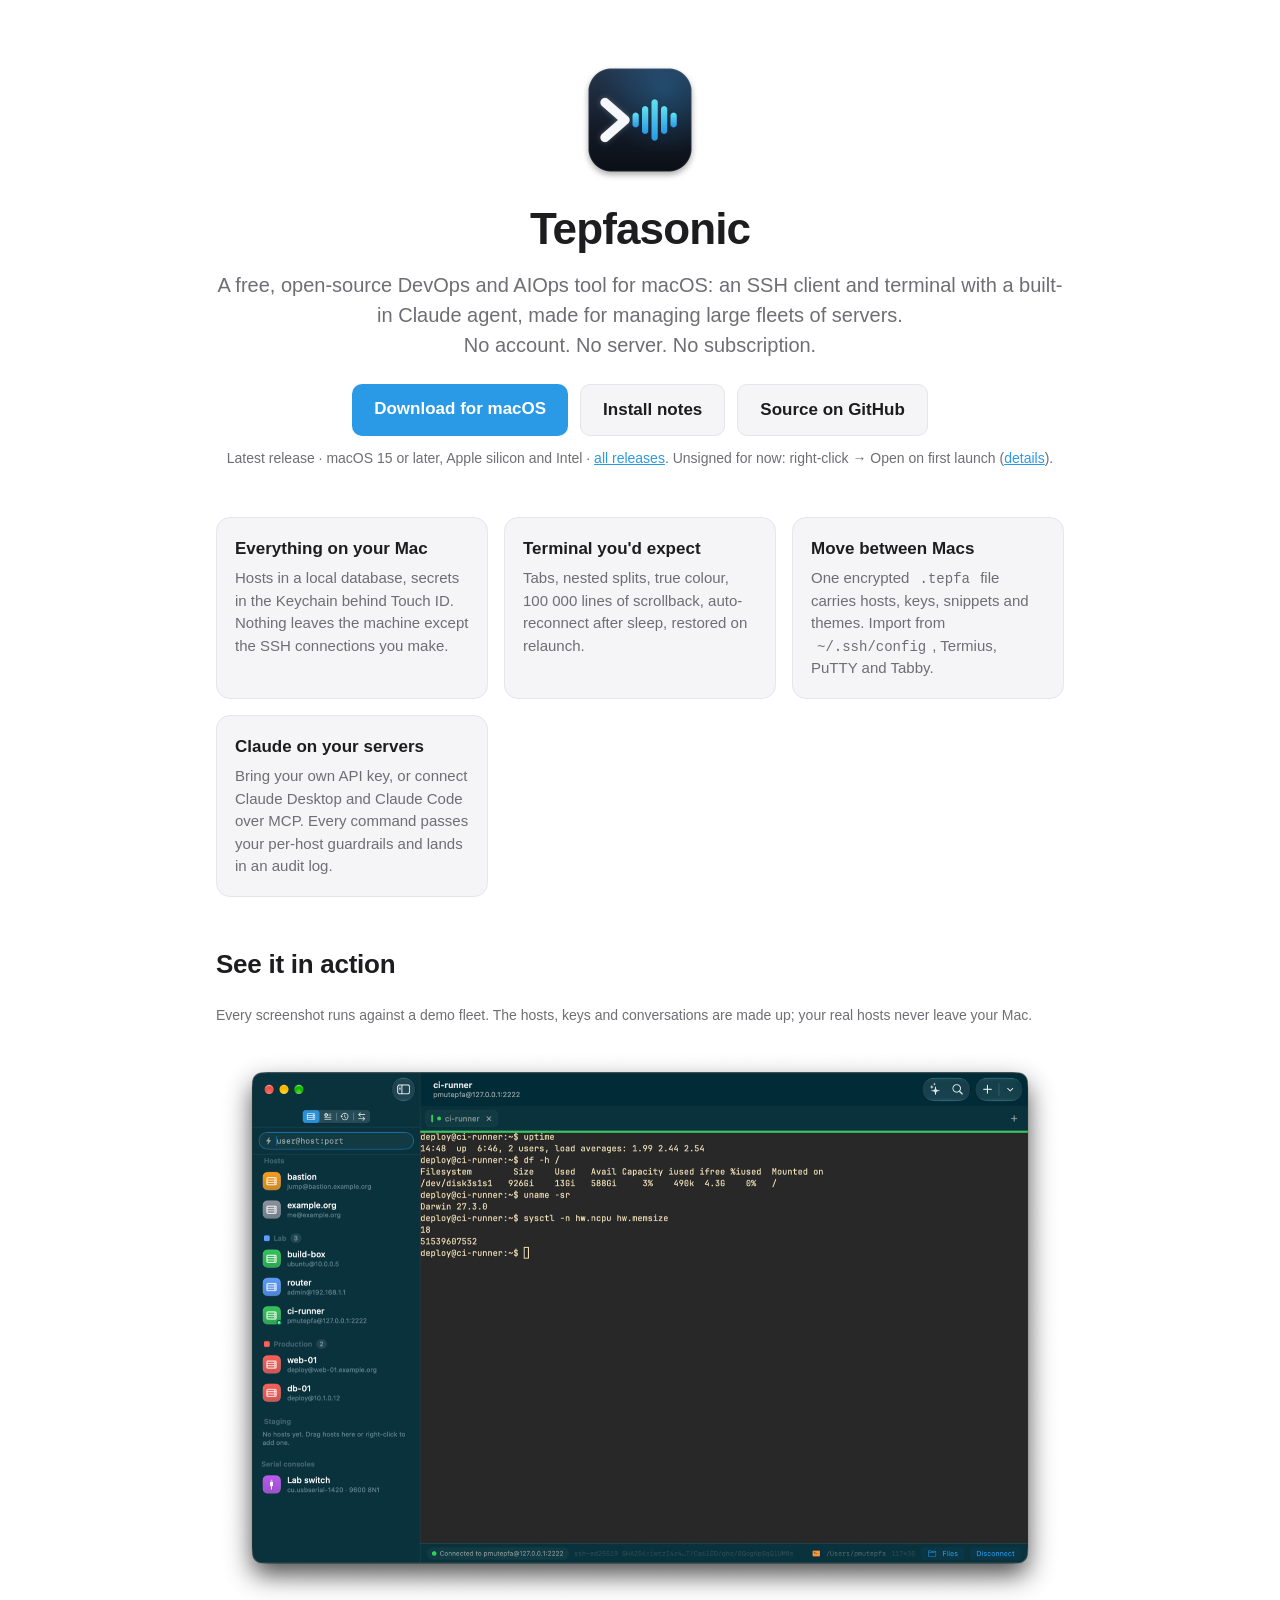
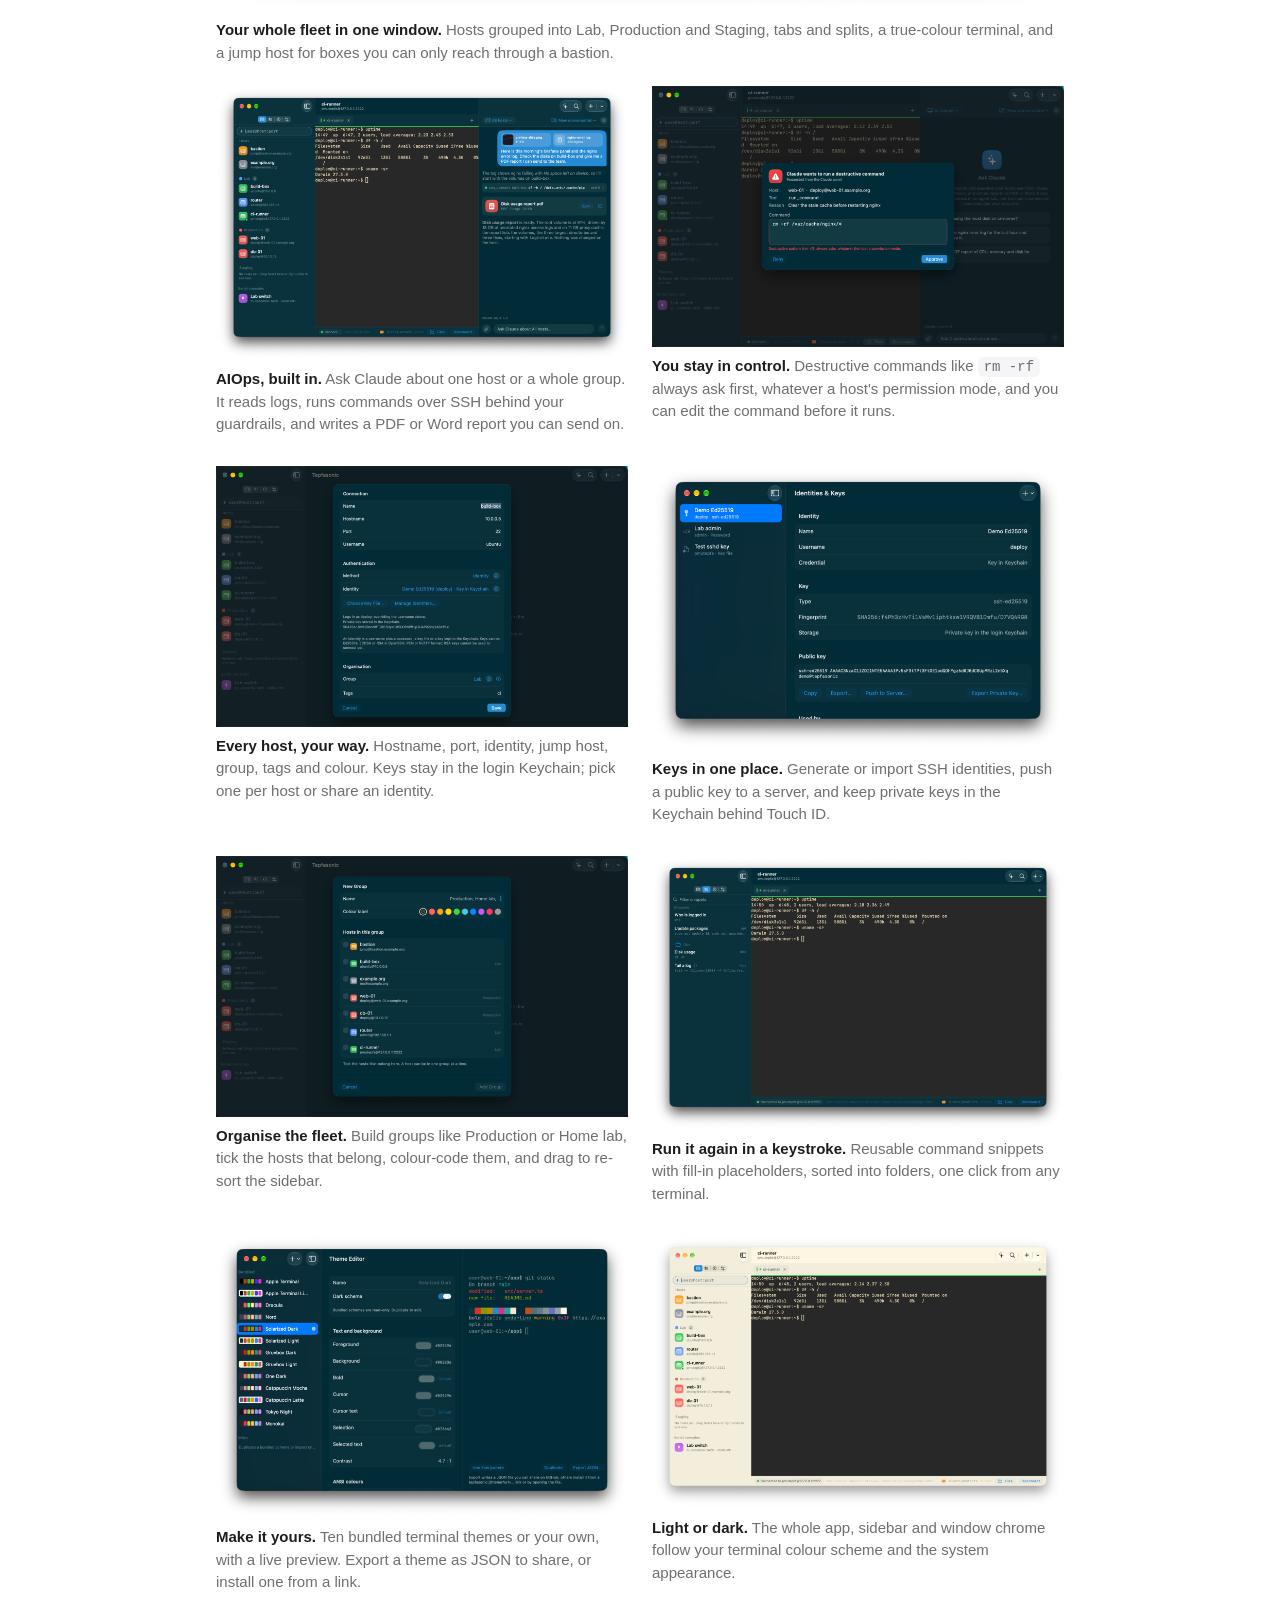
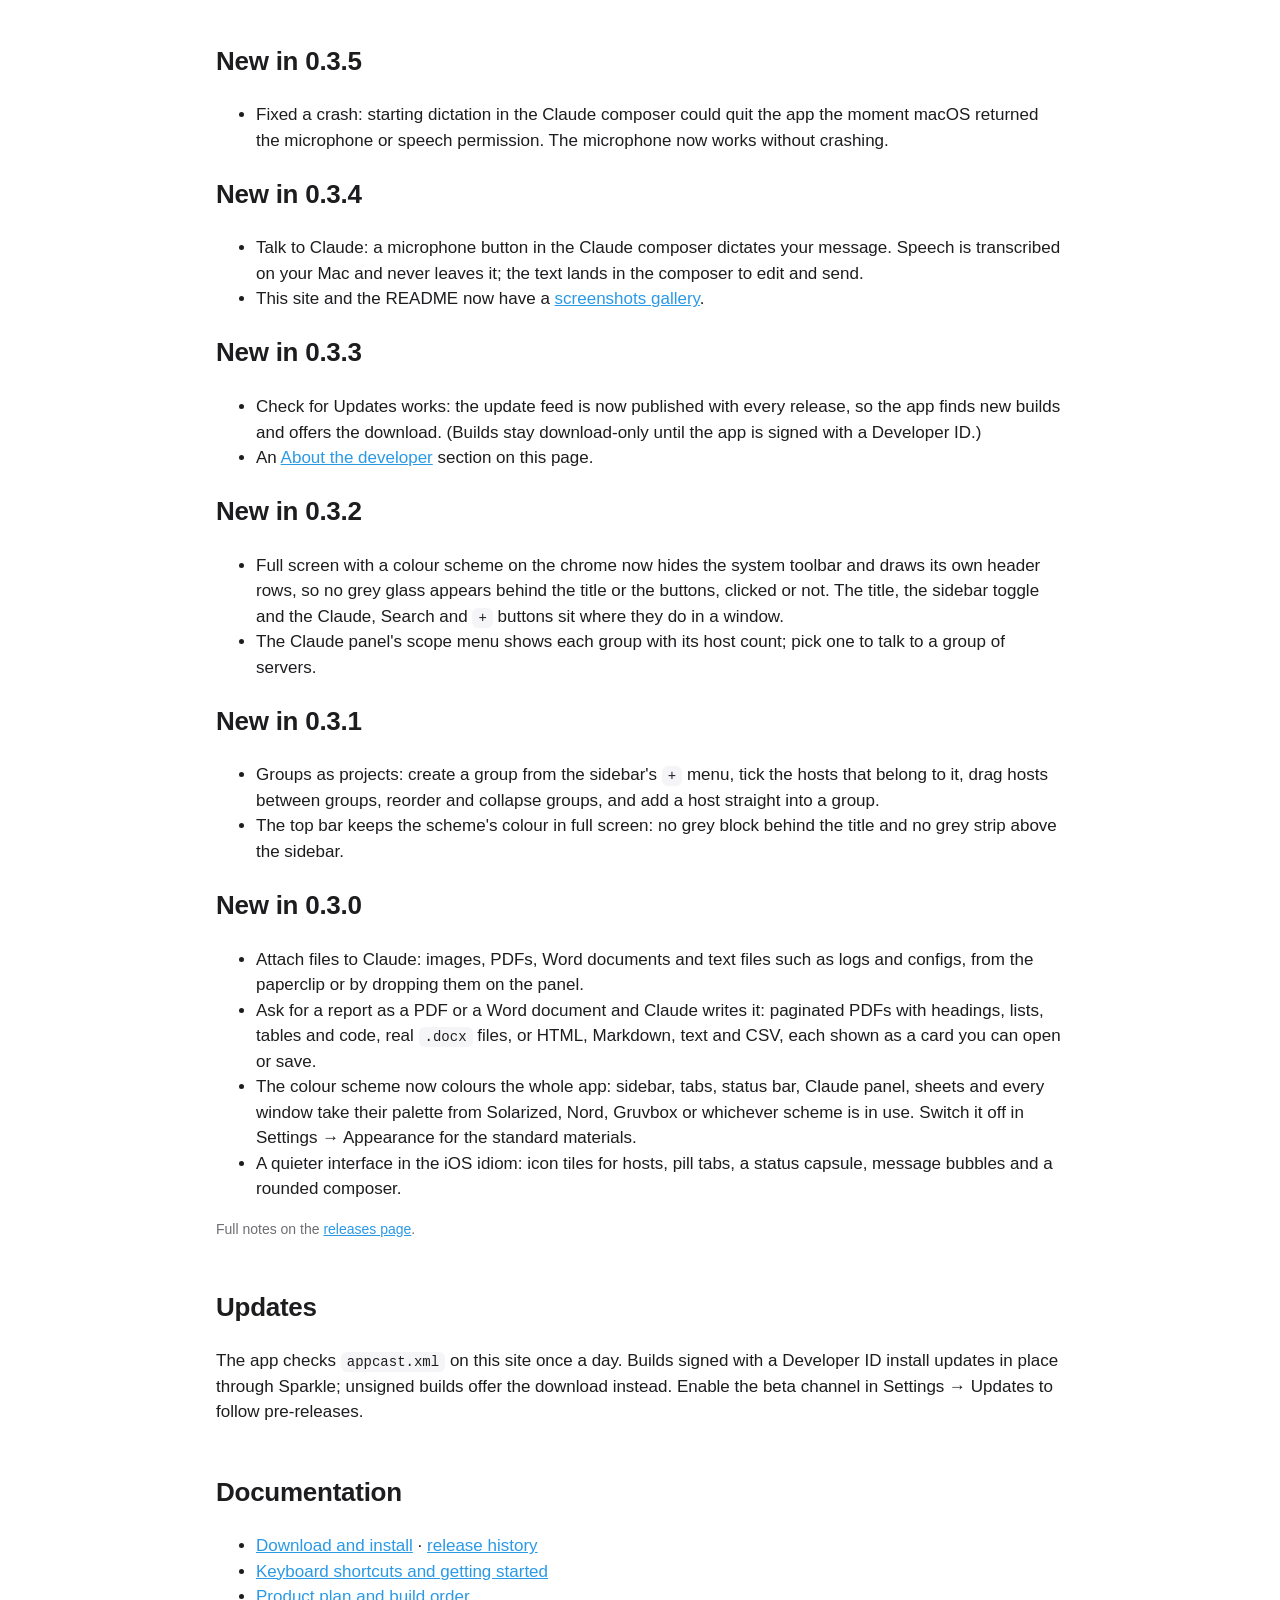
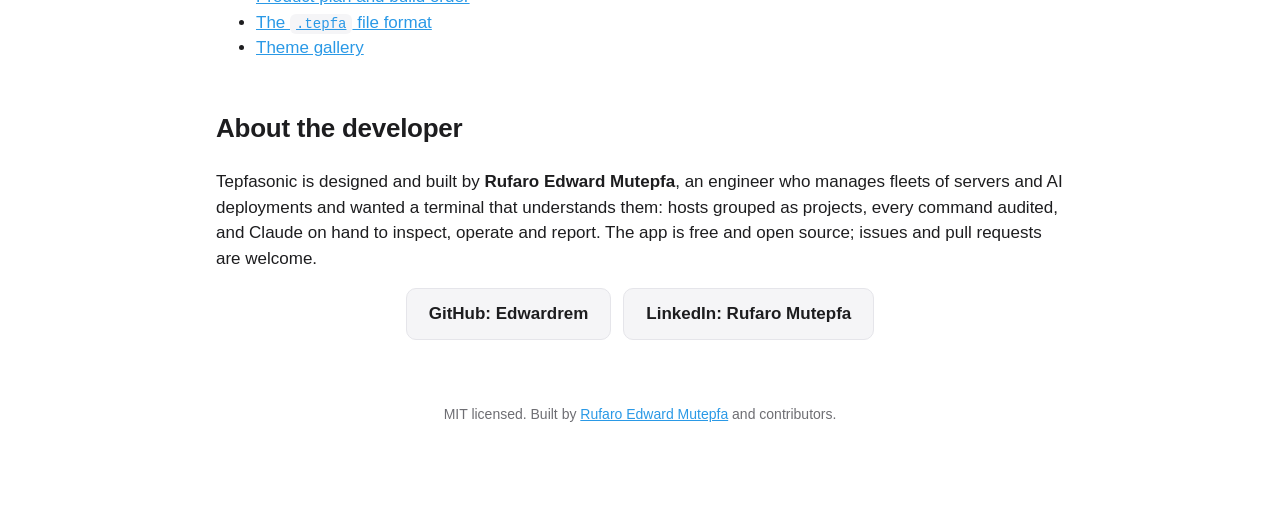
==== commit 6c4d1cfa: "deploy: 1048afa66e2e4b454a948cae21f41558274c200f" ====
--- a/index.html
+++ b/index.html
@@ -107,6 +107,10 @@
   </section>
 
   <section>
+    <h2>New in 0.3.5</h2>
+    <ul>
+      <li>Fixed a crash: starting dictation in the Claude composer could quit the app the moment macOS returned the microphone or speech permission. The microphone now works without crashing.</li>
+    </ul>
     <h2>New in 0.3.4</h2>
     <ul>
       <li>Talk to Claude: a microphone button in the Claude composer dictates your message. Speech is transcribed on your Mac and never leaves it; the text lands in the composer to edit and send.</li>
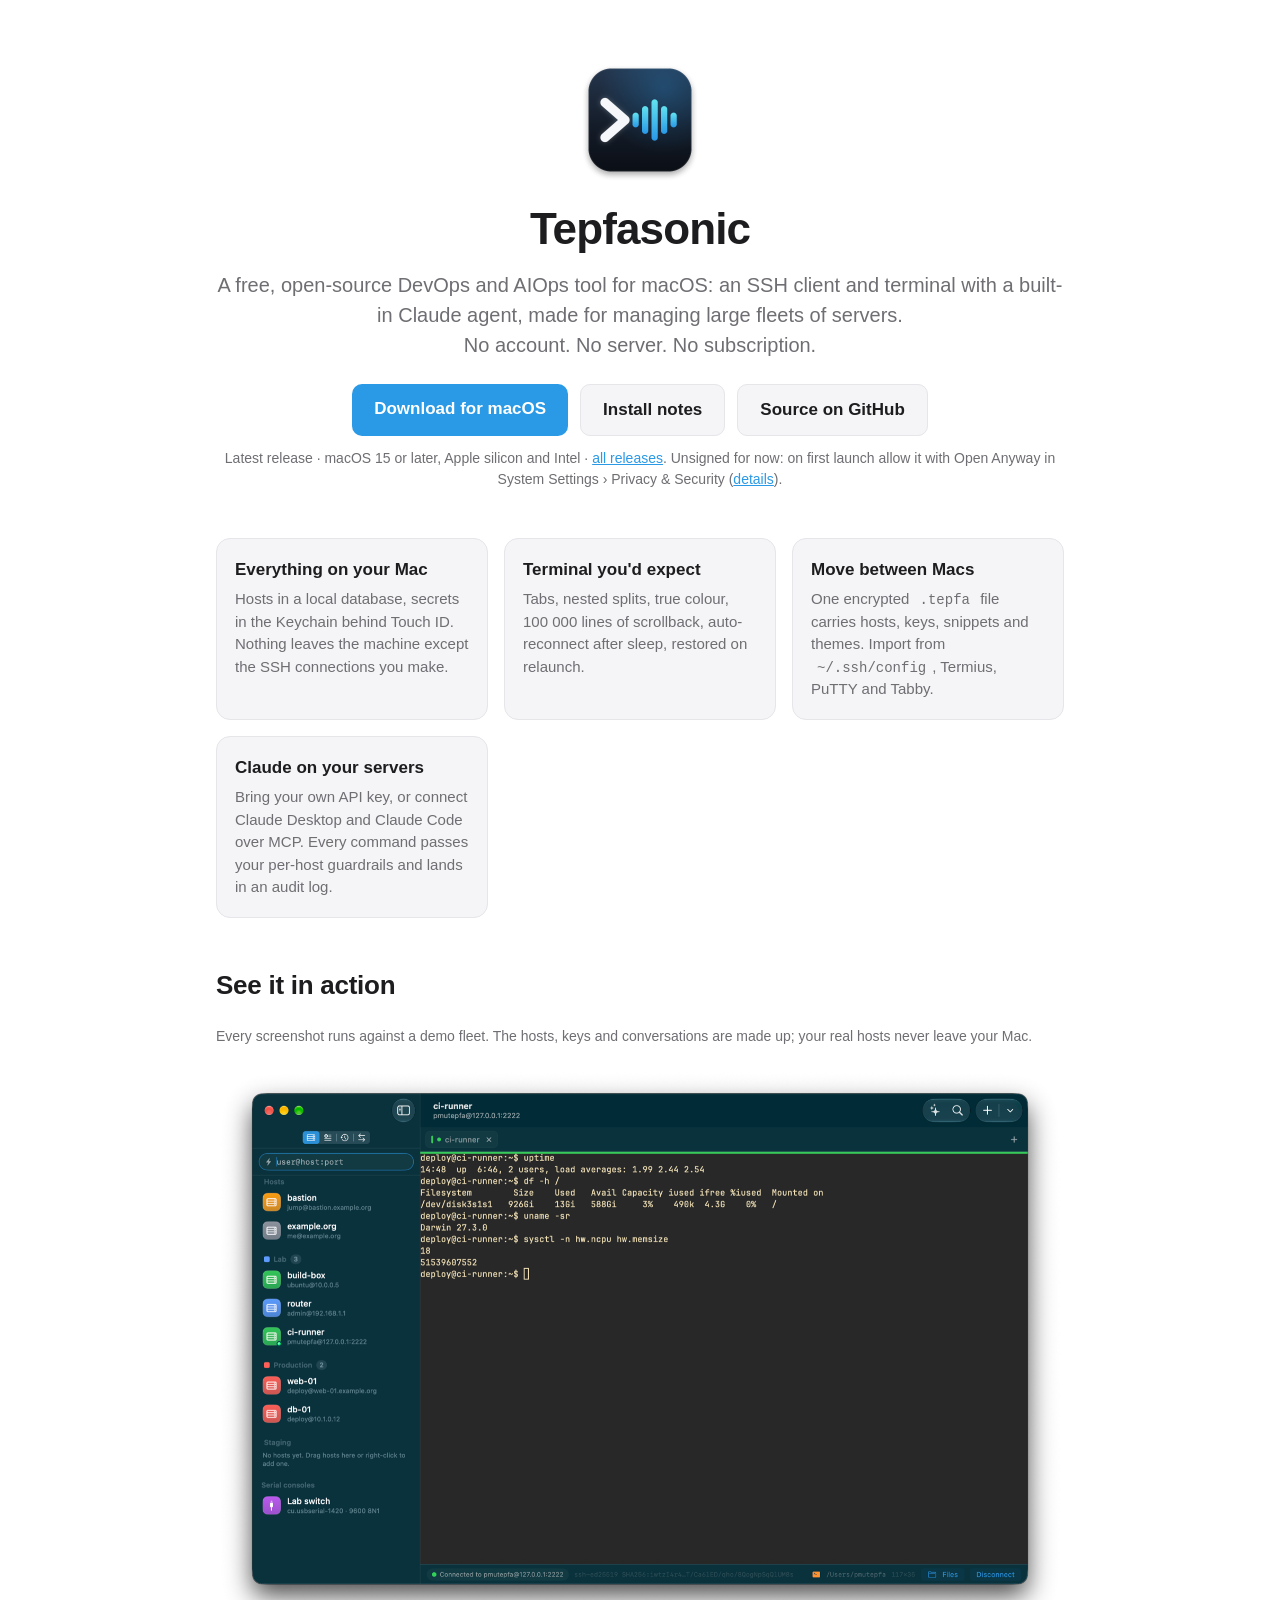
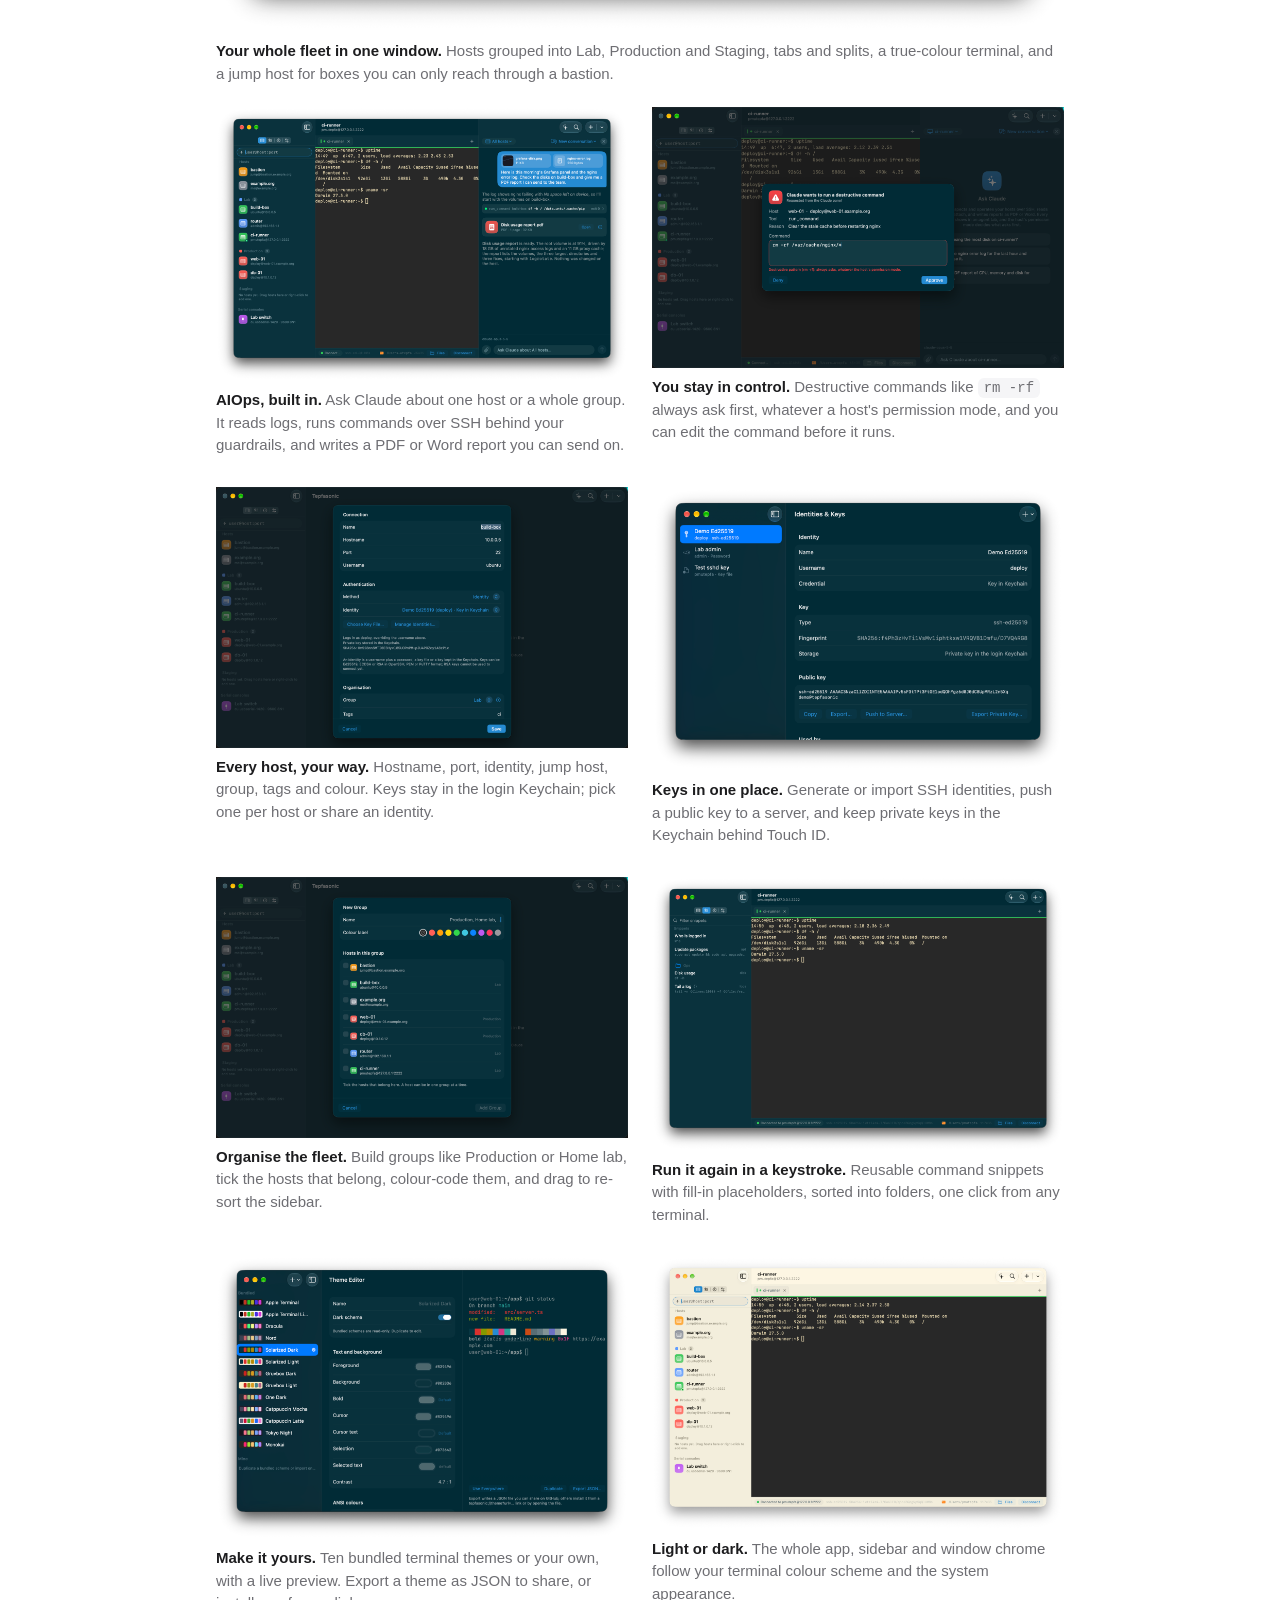
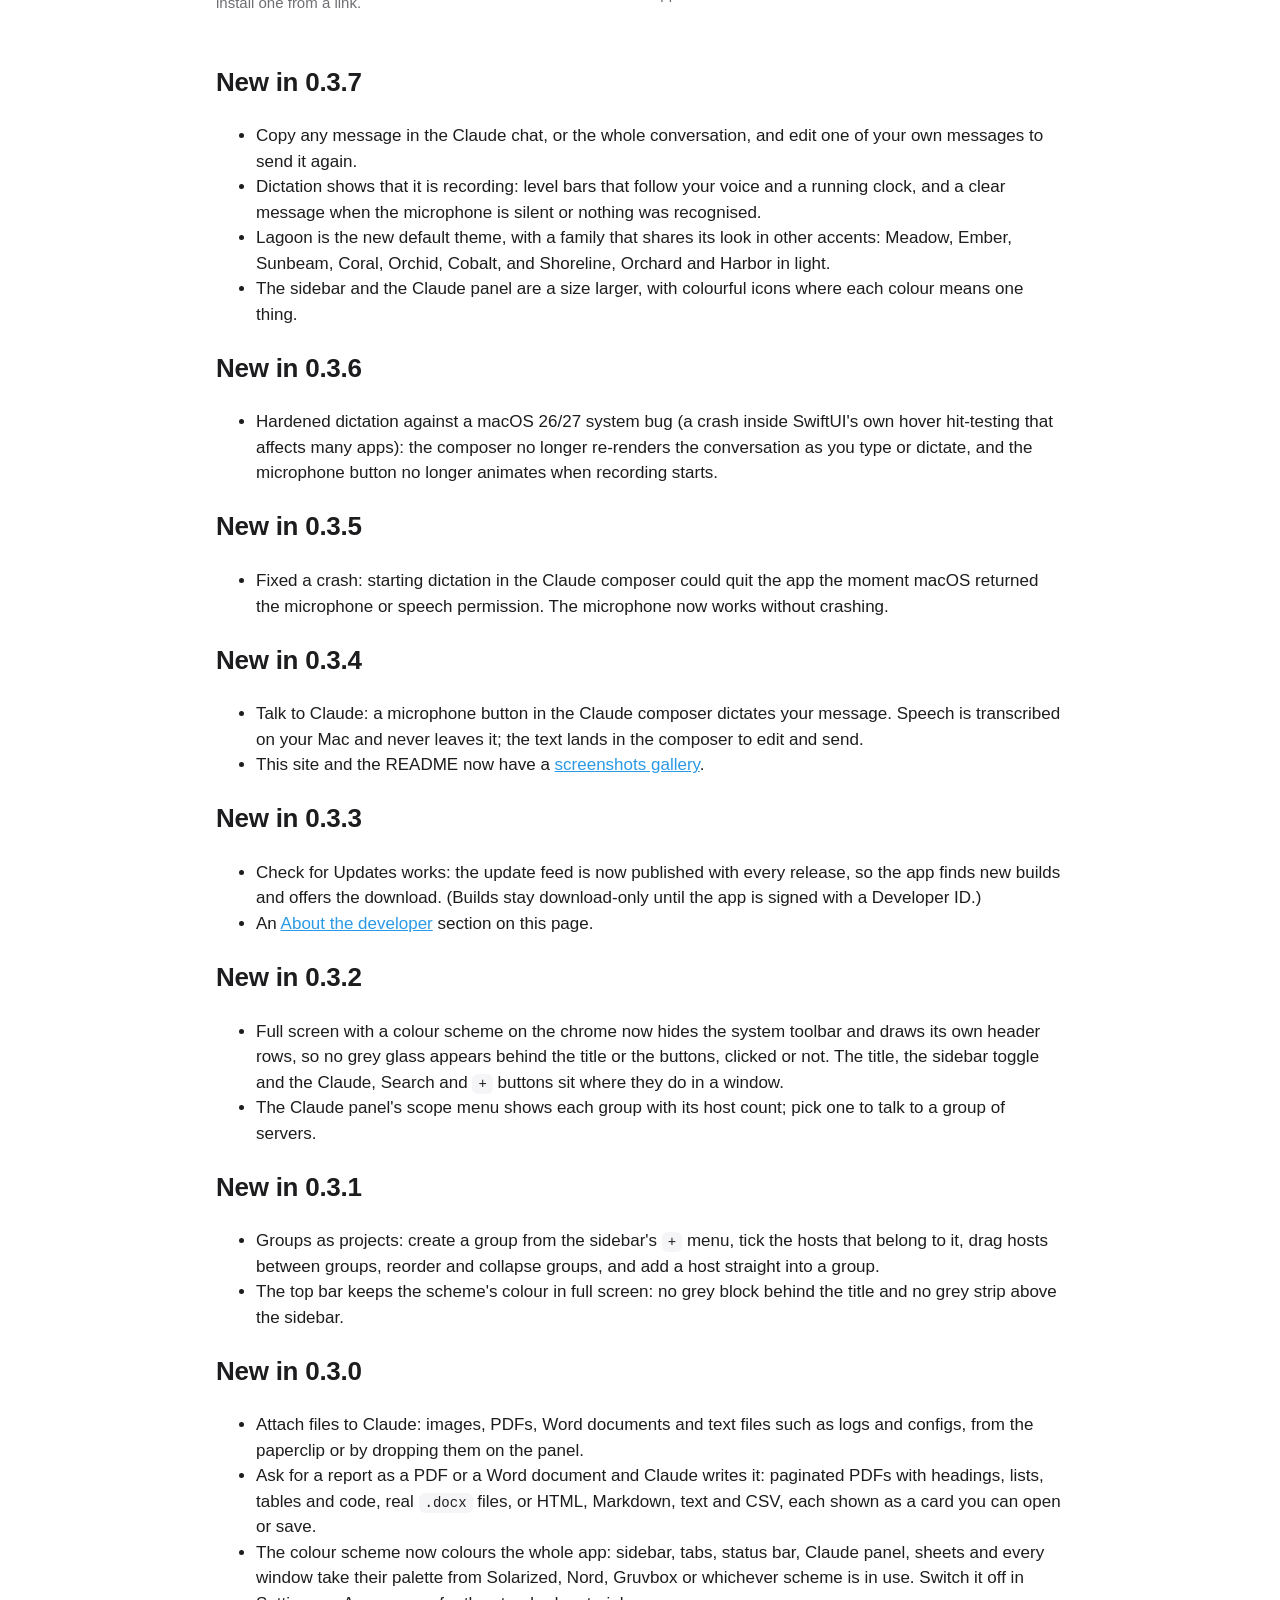
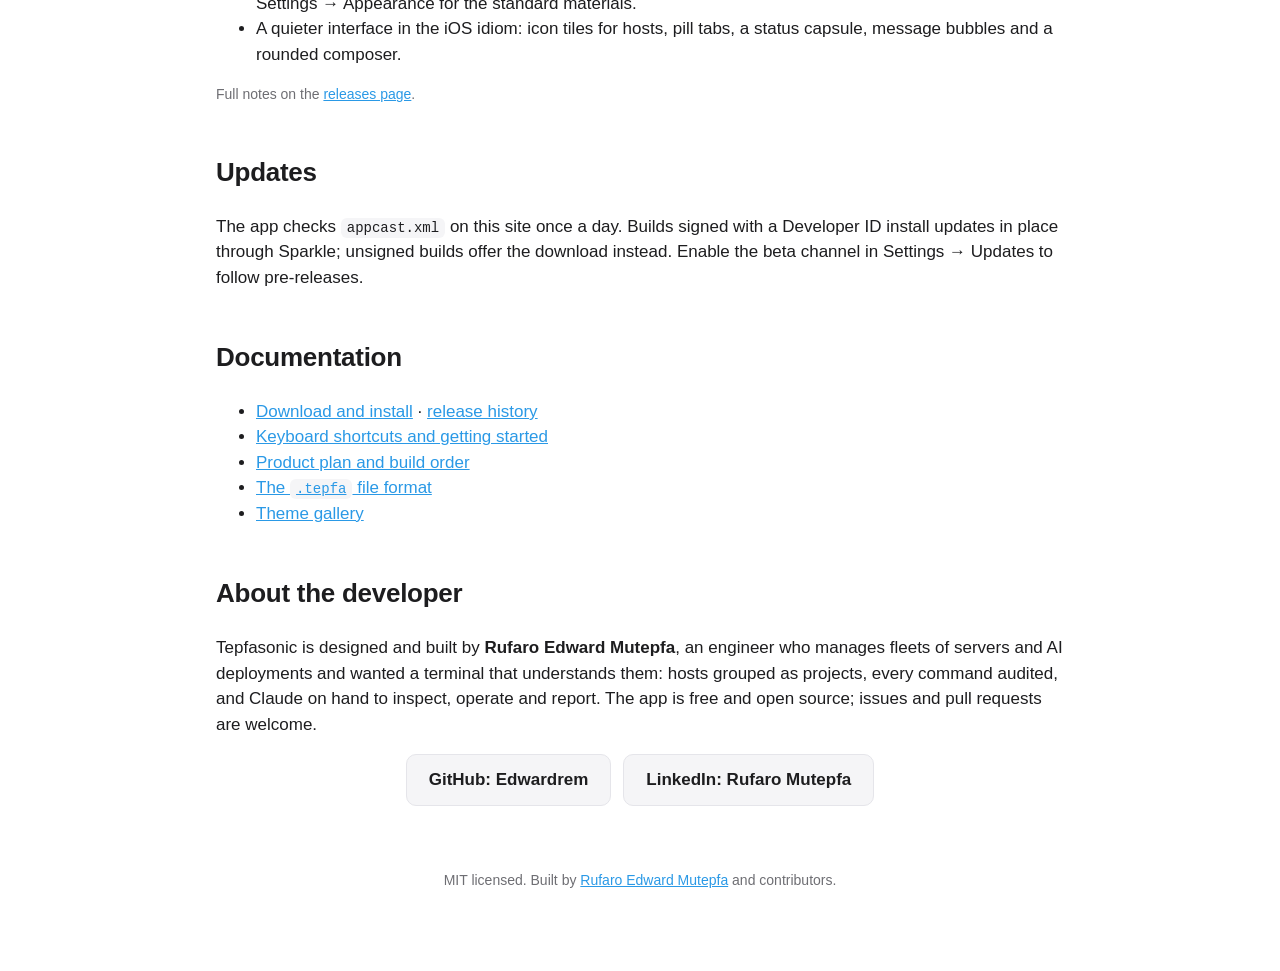
==== commit ba19e081: "deploy: df5fe6c83f42b64a4173727f0b82712170aa0196" ====
--- a/index.html
+++ b/index.html
@@ -51,7 +51,7 @@
       <a class="button secondary" href="download/">Install notes</a>
       <a class="button secondary" href="https://github.com/Edwardrem/Tepfasonic-Client">Source on GitHub</a>
     </div>
-    <p class="note"><span data-latest-version>Latest release</span> · macOS 15 or later, Apple silicon and Intel · <a href="releases/">all releases</a>. Unsigned for now: right-click → Open on first launch (<a href="download/">details</a>).</p>
+    <p class="note"><span data-latest-version>Latest release</span> · macOS 15 or later, Apple silicon and Intel · <a href="releases/">all releases</a>. Unsigned for now: on first launch allow it with Open Anyway in System Settings › Privacy &amp; Security (<a href="download/">details</a>).</p>
   </header>
 
   <section class="grid">
@@ -107,6 +107,17 @@
   </section>
 
   <section>
+    <h2>New in 0.3.7</h2>
+    <ul>
+      <li>Copy any message in the Claude chat, or the whole conversation, and edit one of your own messages to send it again.</li>
+      <li>Dictation shows that it is recording: level bars that follow your voice and a running clock, and a clear message when the microphone is silent or nothing was recognised.</li>
+      <li>Lagoon is the new default theme, with a family that shares its look in other accents: Meadow, Ember, Sunbeam, Coral, Orchid, Cobalt, and Shoreline, Orchard and Harbor in light.</li>
+      <li>The sidebar and the Claude panel are a size larger, with colourful icons where each colour means one thing.</li>
+    </ul>
+    <h2>New in 0.3.6</h2>
+    <ul>
+      <li>Hardened dictation against a macOS 26/27 system bug (a crash inside SwiftUI's own hover hit-testing that affects many apps): the composer no longer re-renders the conversation as you type or dictate, and the microphone button no longer animates when recording starts.</li>
+    </ul>
     <h2>New in 0.3.5</h2>
     <ul>
       <li>Fixed a crash: starting dictation in the Claude composer could quit the app the moment macOS returned the microphone or speech permission. The microphone now works without crashing.</li>
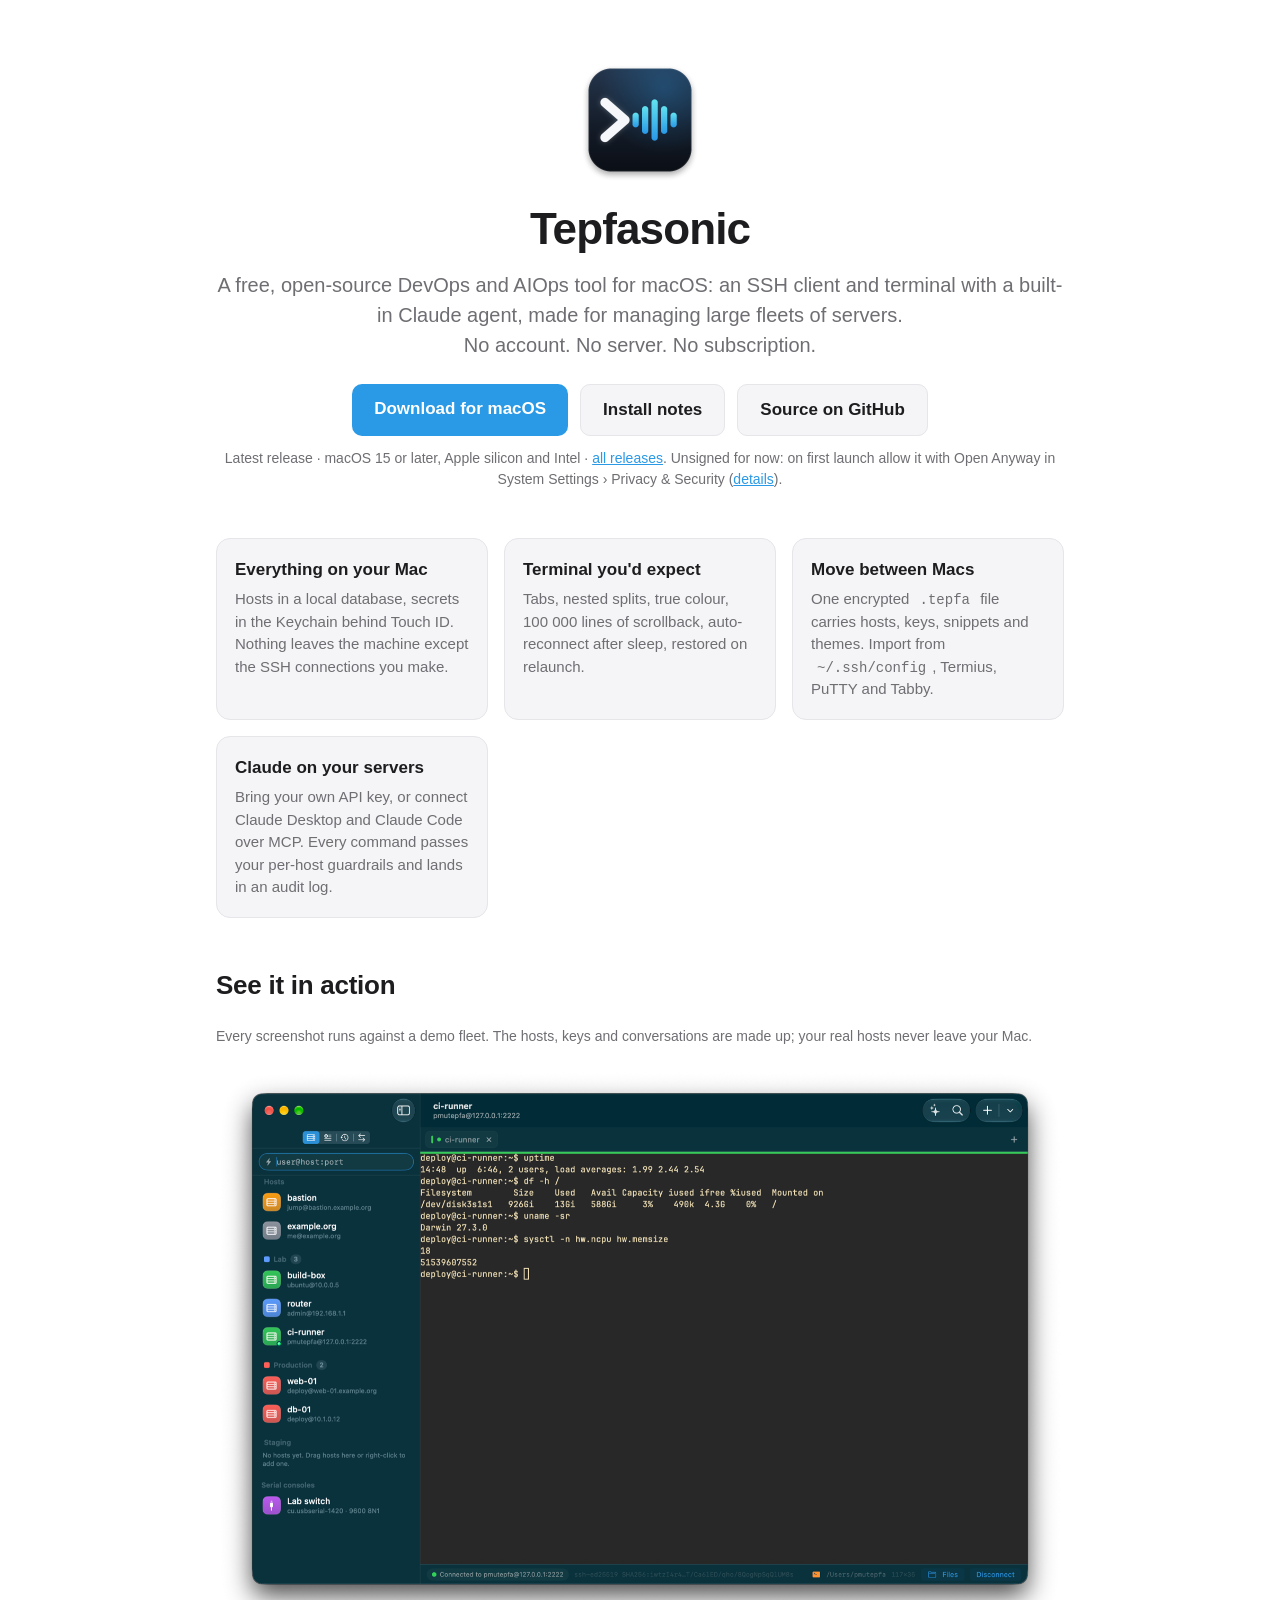
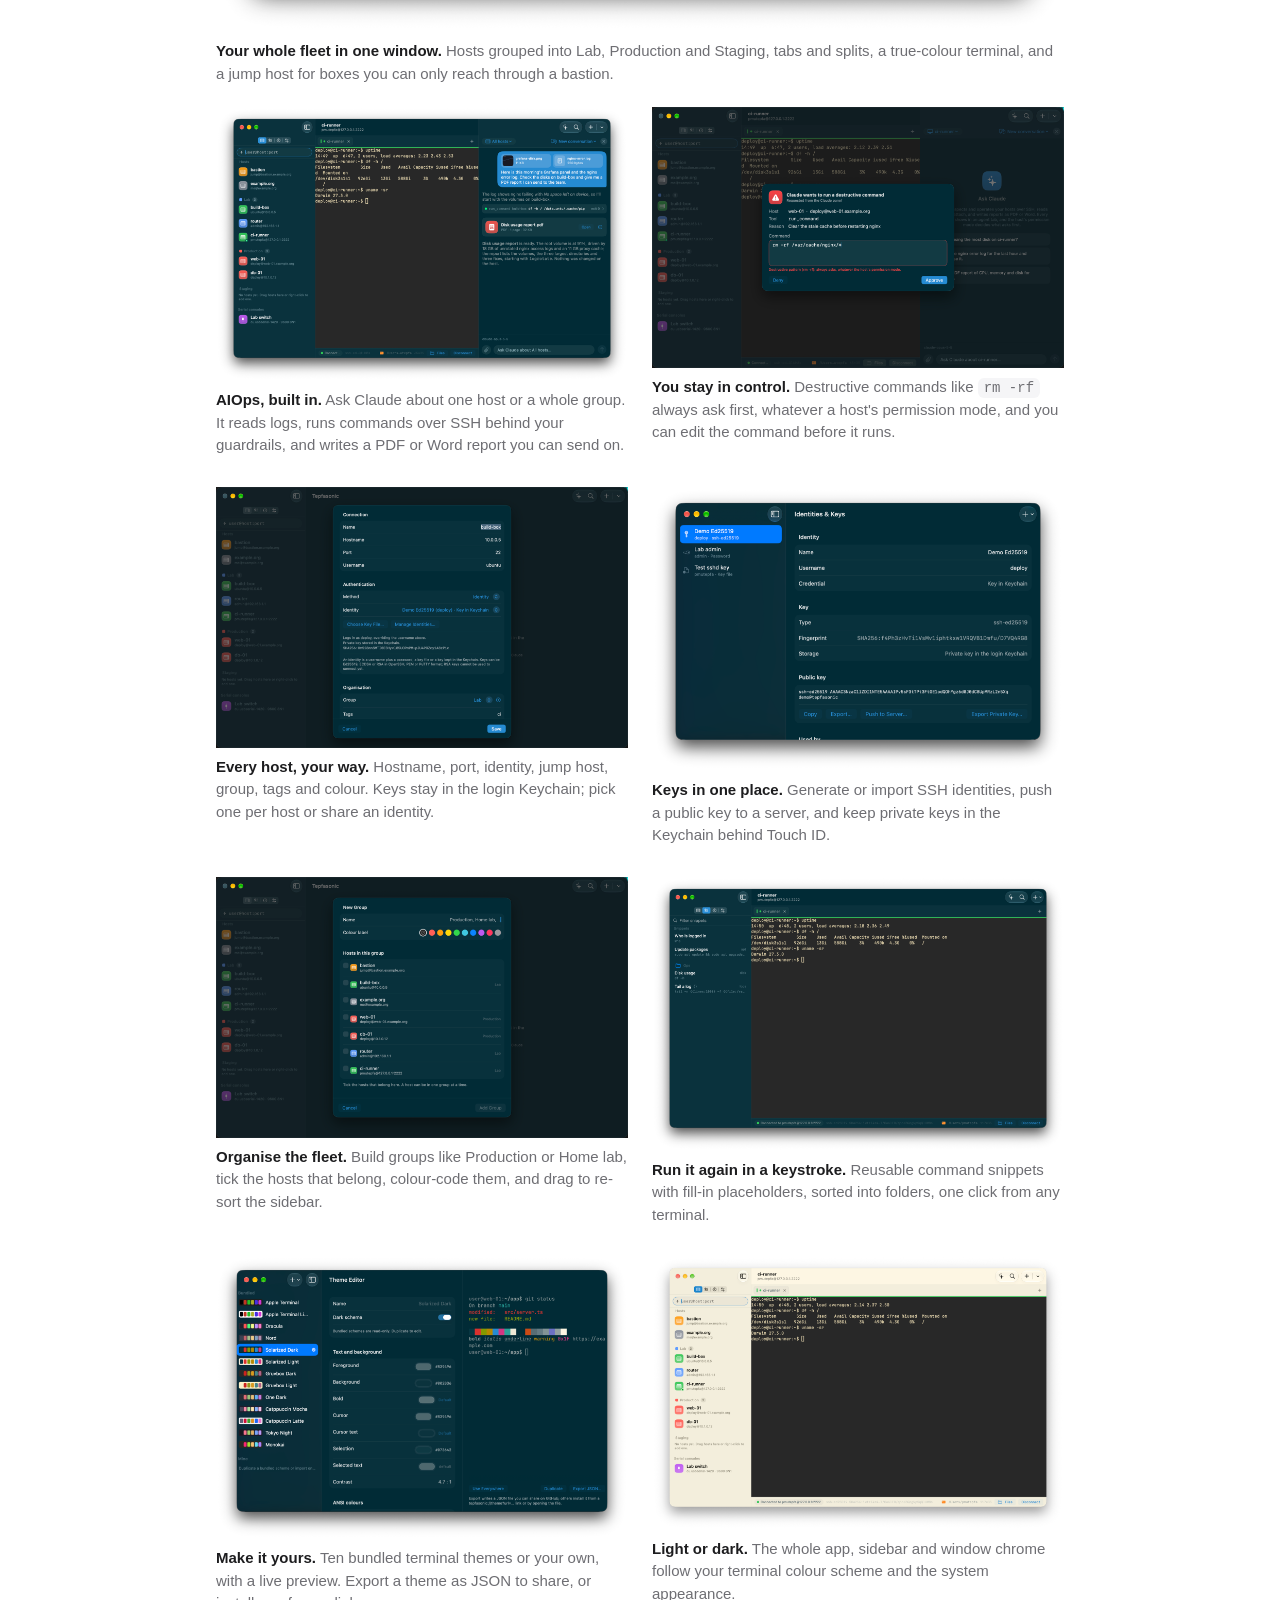
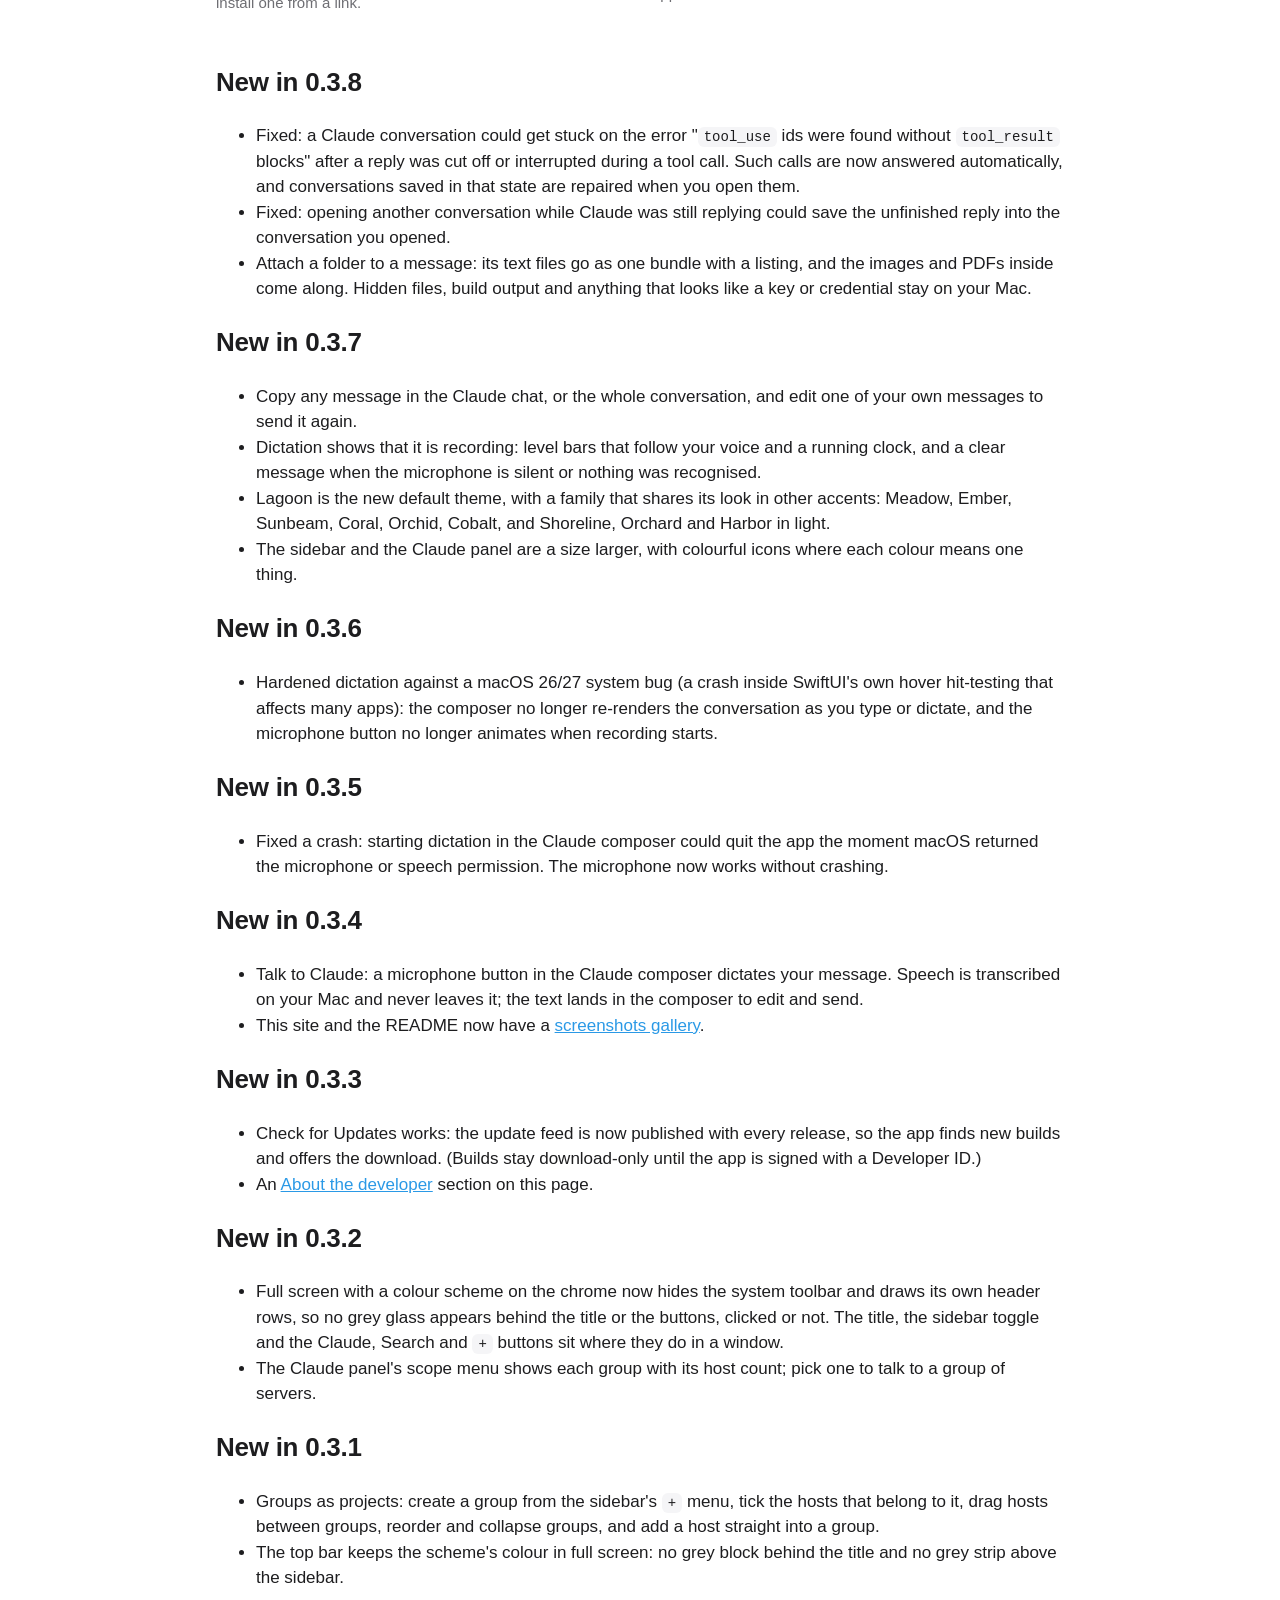
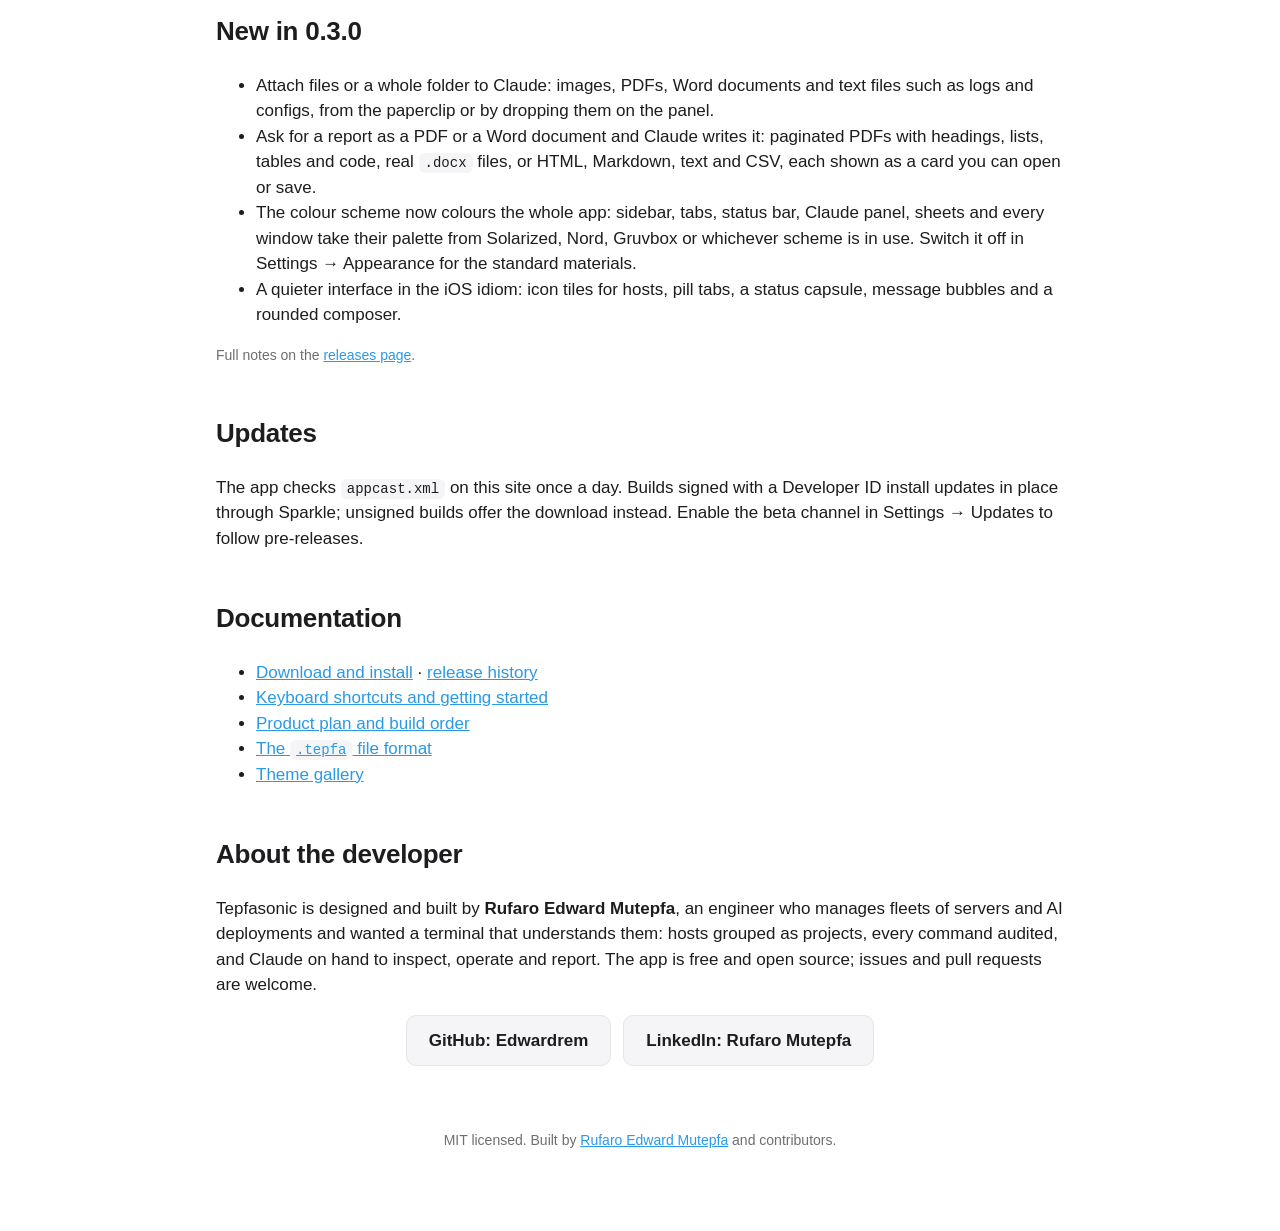
==== commit 14822b8a: "deploy: 1b1db553b334a0ca7db3580a3f7f6bd23b319ddd" ====
--- a/index.html
+++ b/index.html
@@ -107,6 +107,12 @@
   </section>
 
   <section>
+    <h2>New in 0.3.8</h2>
+    <ul>
+      <li>Fixed: a Claude conversation could get stuck on the error "<code>tool_use</code> ids were found without <code>tool_result</code> blocks" after a reply was cut off or interrupted during a tool call. Such calls are now answered automatically, and conversations saved in that state are repaired when you open them.</li>
+      <li>Fixed: opening another conversation while Claude was still replying could save the unfinished reply into the conversation you opened.</li>
+      <li>Attach a folder to a message: its text files go as one bundle with a listing, and the images and PDFs inside come along. Hidden files, build output and anything that looks like a key or credential stay on your Mac.</li>
+    </ul>
     <h2>New in 0.3.7</h2>
     <ul>
       <li>Copy any message in the Claude chat, or the whole conversation, and edit one of your own messages to send it again.</li>
@@ -144,7 +150,7 @@
     </ul>
     <h2>New in 0.3.0</h2>
     <ul>
-      <li>Attach files to Claude: images, PDFs, Word documents and text files such as logs and configs, from the paperclip or by dropping them on the panel.</li>
+      <li>Attach files or a whole folder to Claude: images, PDFs, Word documents and text files such as logs and configs, from the paperclip or by dropping them on the panel.</li>
       <li>Ask for a report as a PDF or a Word document and Claude writes it: paginated PDFs with headings, lists, tables and code, real <code>.docx</code> files, or HTML, Markdown, text and CSV, each shown as a card you can open or save.</li>
       <li>The colour scheme now colours the whole app: sidebar, tabs, status bar, Claude panel, sheets and every window take their palette from Solarized, Nord, Gruvbox or whichever scheme is in use. Switch it off in Settings → Appearance for the standard materials.</li>
       <li>A quieter interface in the iOS idiom: icon tiles for hosts, pill tabs, a status capsule, message bubbles and a rounded composer.</li>
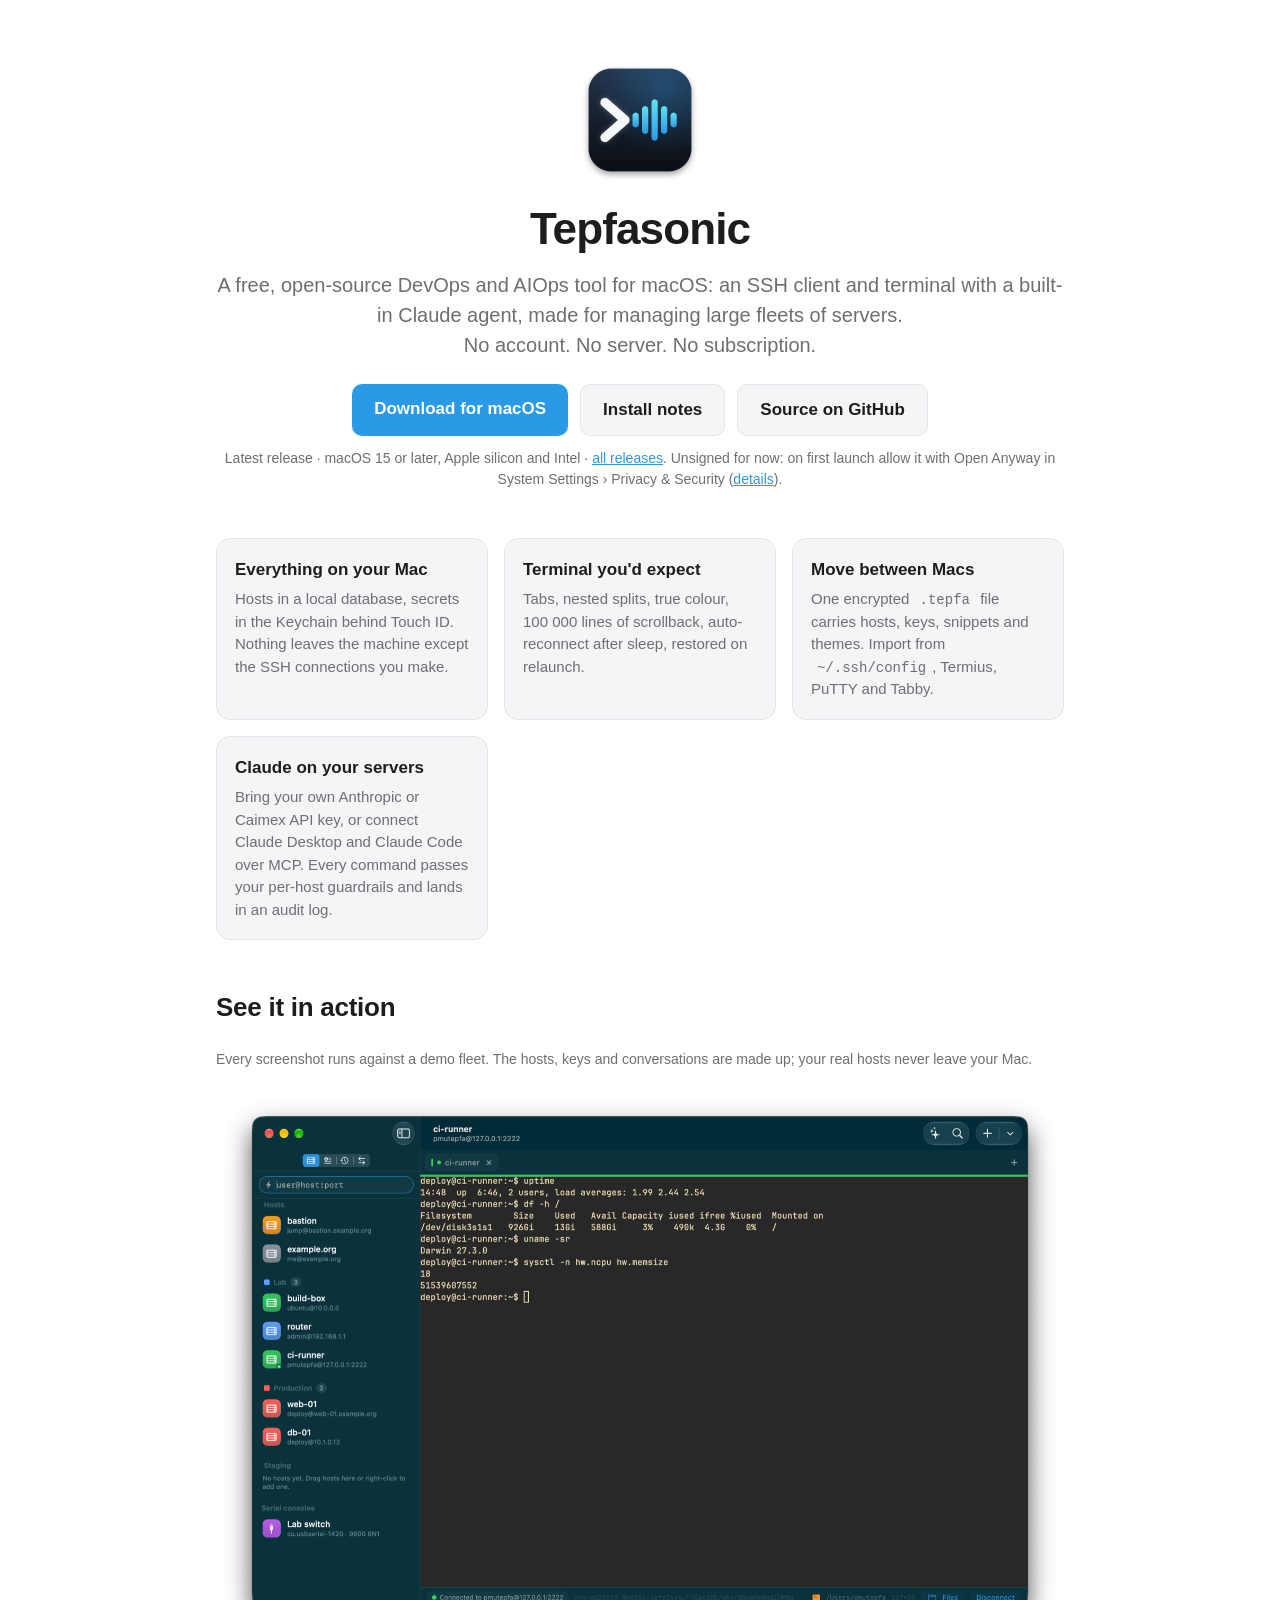
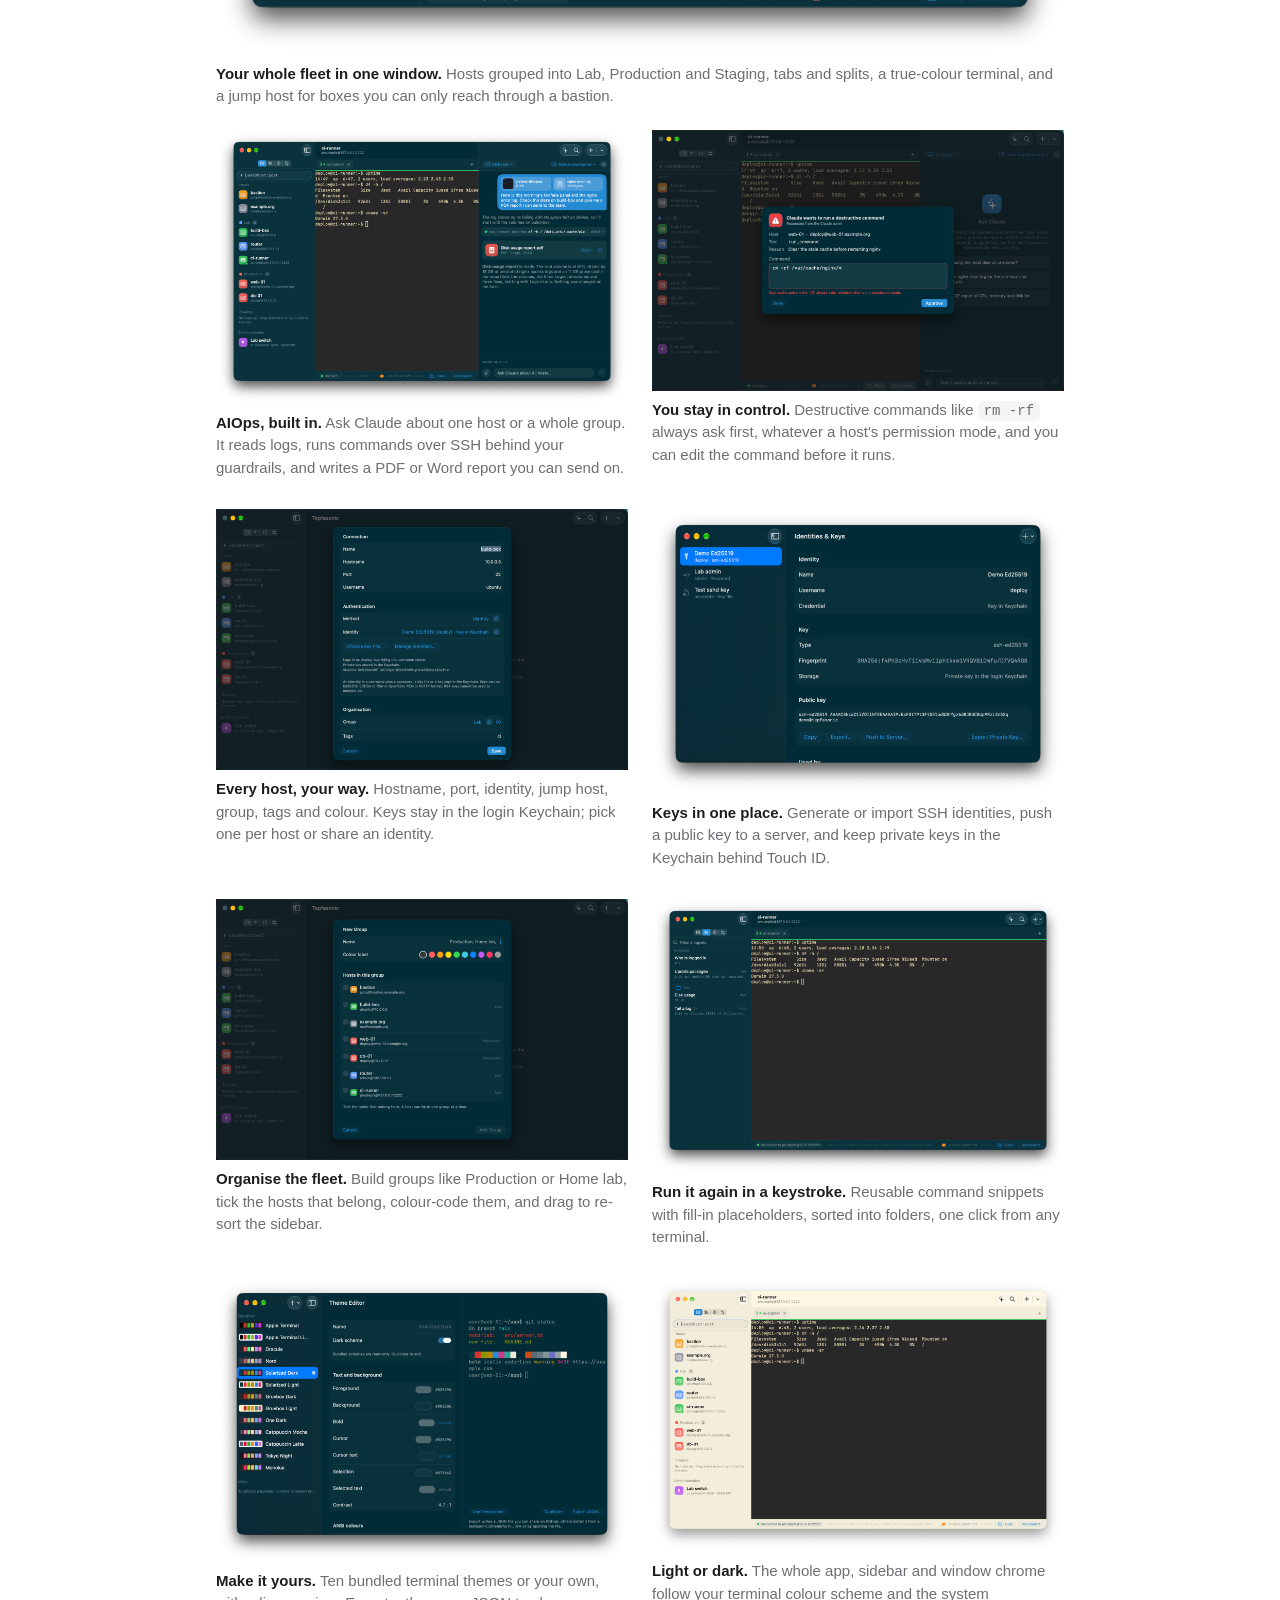
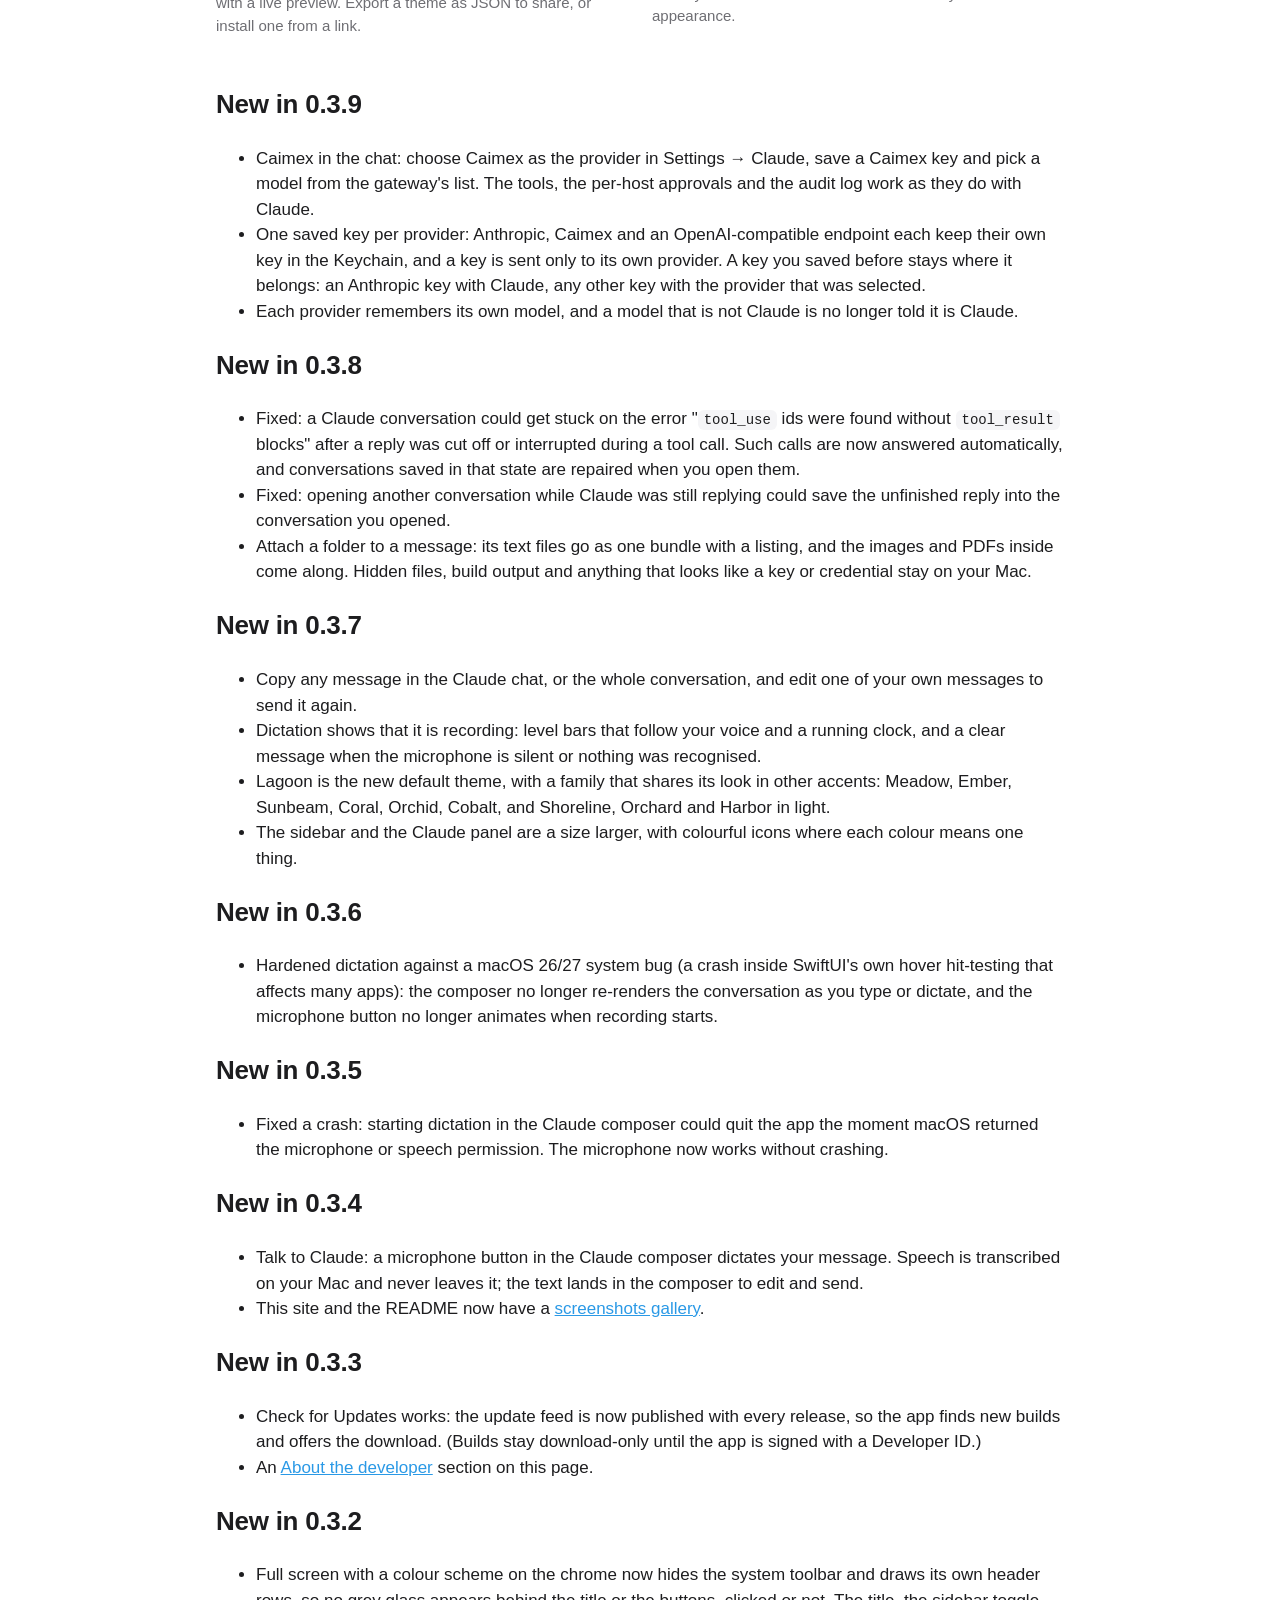
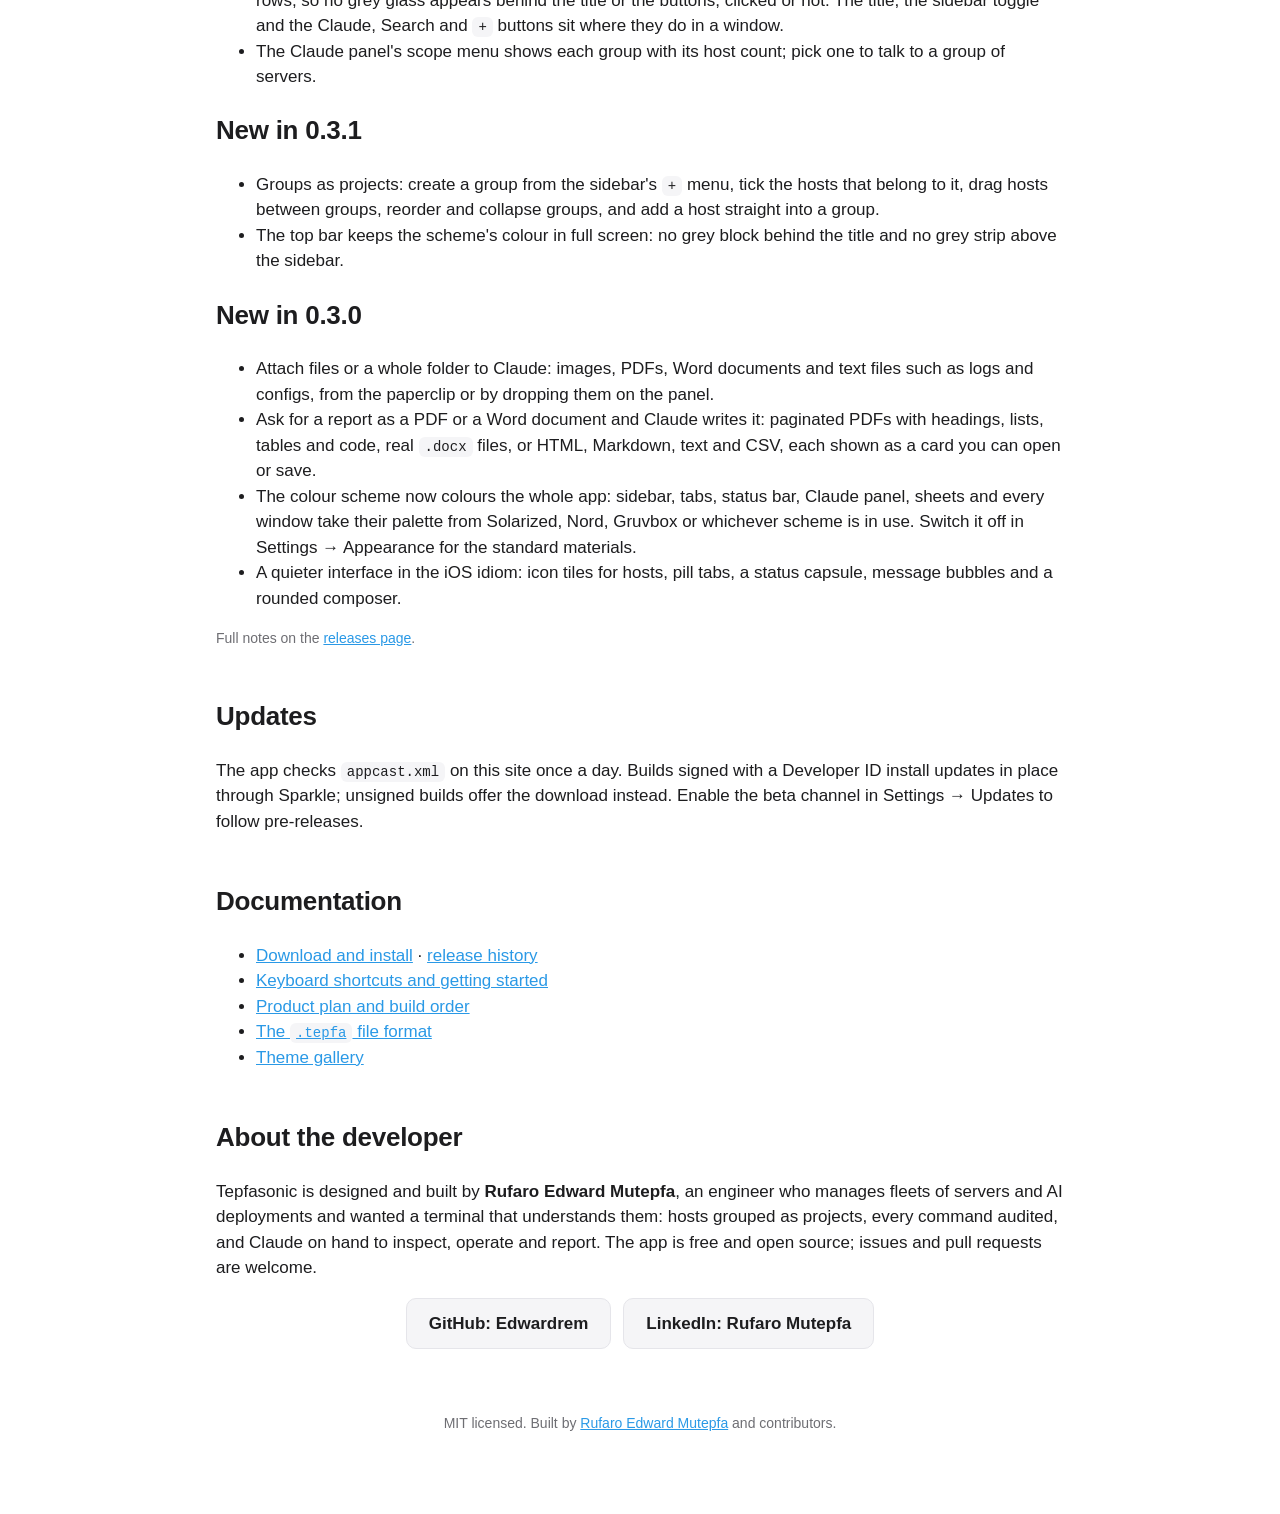
==== commit 8e7179c0: "deploy: a912a310f9cf5013a64af6d9c9ac1d37476ab179" ====
--- a/index.html
+++ b/index.html
@@ -58,7 +58,7 @@
     <div class="card"><h3>Everything on your Mac</h3><p>Hosts in a local database, secrets in the Keychain behind Touch ID. Nothing leaves the machine except the SSH connections you make.</p></div>
     <div class="card"><h3>Terminal you'd expect</h3><p>Tabs, nested splits, true colour, 100 000 lines of scrollback, auto-reconnect after sleep, restored on relaunch.</p></div>
     <div class="card"><h3>Move between Macs</h3><p>One encrypted <code>.tepfa</code> file carries hosts, keys, snippets and themes. Import from <code>~/.ssh/config</code>, Termius, PuTTY and Tabby.</p></div>
-    <div class="card"><h3>Claude on your servers</h3><p>Bring your own API key, or connect Claude Desktop and Claude Code over MCP. Every command passes your per-host guardrails and lands in an audit log.</p></div>
+    <div class="card"><h3>Claude on your servers</h3><p>Bring your own Anthropic or Caimex API key, or connect Claude Desktop and Claude Code over MCP. Every command passes your per-host guardrails and lands in an audit log.</p></div>
   </section>
 
   <section id="screenshots">
@@ -107,6 +107,12 @@
   </section>
 
   <section>
+    <h2>New in 0.3.9</h2>
+    <ul>
+      <li>Caimex in the chat: choose Caimex as the provider in Settings → Claude, save a Caimex key and pick a model from the gateway's list. The tools, the per-host approvals and the audit log work as they do with Claude.</li>
+      <li>One saved key per provider: Anthropic, Caimex and an OpenAI-compatible endpoint each keep their own key in the Keychain, and a key is sent only to its own provider. A key you saved before stays where it belongs: an Anthropic key with Claude, any other key with the provider that was selected.</li>
+      <li>Each provider remembers its own model, and a model that is not Claude is no longer told it is Claude.</li>
+    </ul>
     <h2>New in 0.3.8</h2>
     <ul>
       <li>Fixed: a Claude conversation could get stuck on the error "<code>tool_use</code> ids were found without <code>tool_result</code> blocks" after a reply was cut off or interrupted during a tool call. Such calls are now answered automatically, and conversations saved in that state are repaired when you open them.</li>
